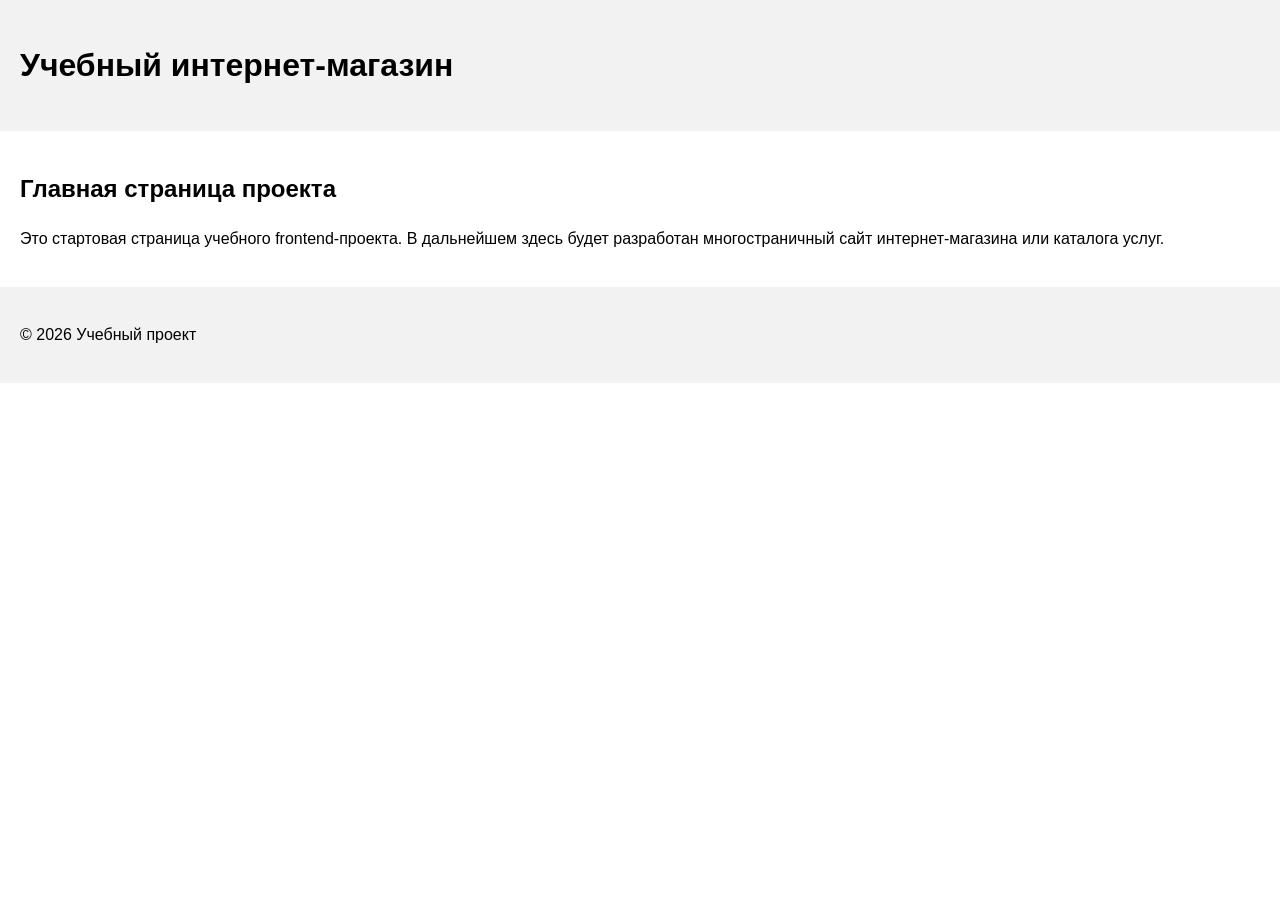
==== index.html @ be74d5cd "feat: initialize frontend project structure" ====
<!DOCTYPE html>
<html lang="ru">
<head>
  <meta charset="UTF-8">
  <meta name="viewport" content="width=device-width, initial-scale=1.0">
  <title>Каталог товаров</title>
  <link rel="stylesheet" href="css/style.css">
</head>
<body>
  <header>
    <h1>Учебный интернет-магазин</h1>
  </header>

  <main>
    <section>
      <h2>Главная страница проекта</h2>
      <p>
        Это стартовая страница учебного frontend-проекта.
        В дальнейшем здесь будет разработан многостраничный сайт
        интернет-магазина или каталога услуг.
      </p>
    </section>
  </main>

  <footer>
    <p>&copy; 2026 Учебный проект</p>
  </footer>
</body>
</html>
---- css/style.css ----
body {
  margin: 0;
  font-family: Arial, sans-serif;
  line-height: 1.5;
}

header,
main,
footer {
  padding: 20px;
}

header {
  background-color: #f2f2f2;
}

footer {
  background-color: #f2f2f2;
}
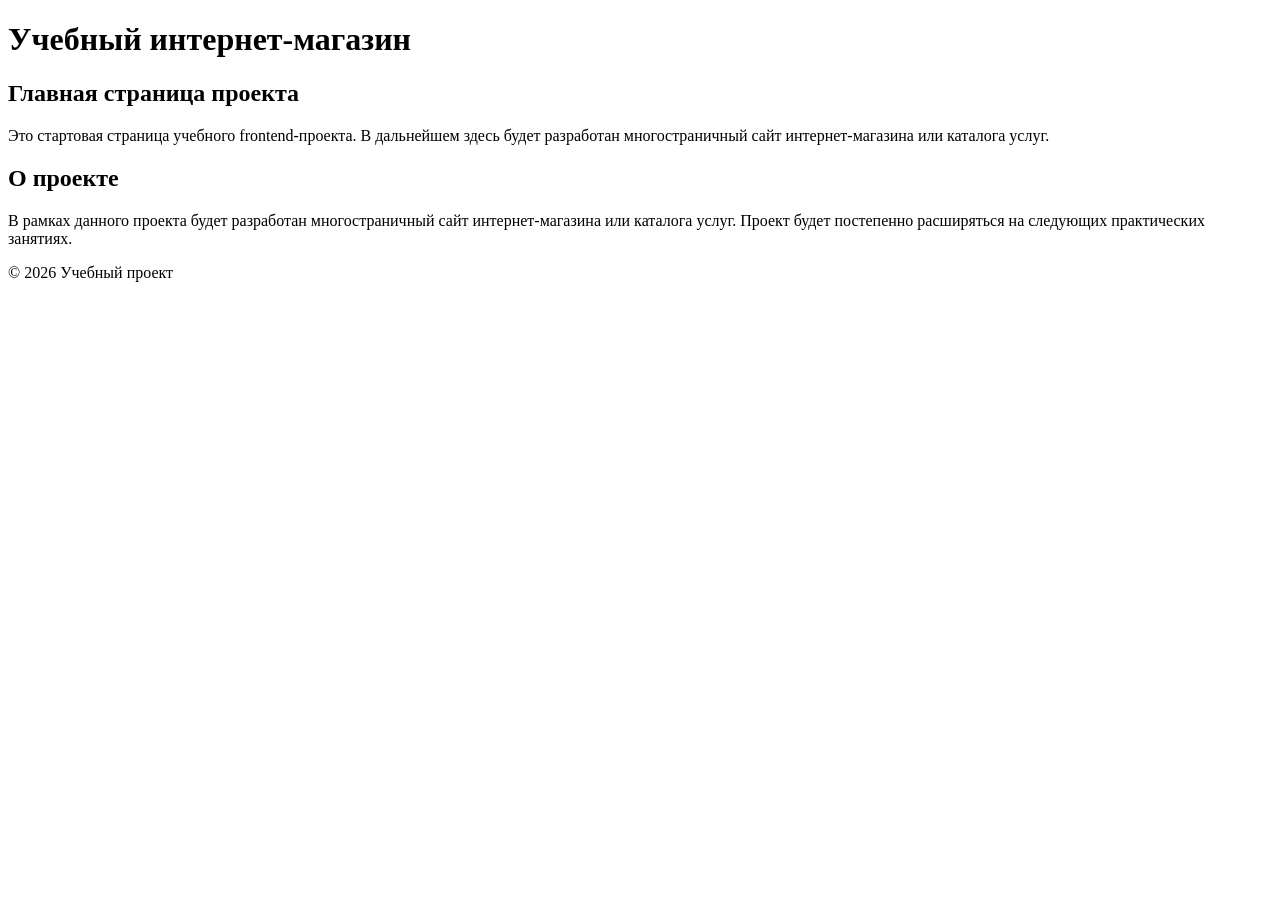
==== commit 5918f377: "feat: add project description section" ====
--- a/index.html
+++ b/index.html
@@ -20,6 +20,15 @@
         интернет-магазина или каталога услуг.
       </p>
     </section>
+    <section>
+  <h2>О проекте</h2>
+  <p>
+    В рамках данного проекта будет разработан многостраничный сайт
+    интернет-магазина или каталога услуг. Проект будет постепенно
+    расширяться на следующих практических занятиях.
+  </p>
+</section>
+
   </main>
 
   <footer>
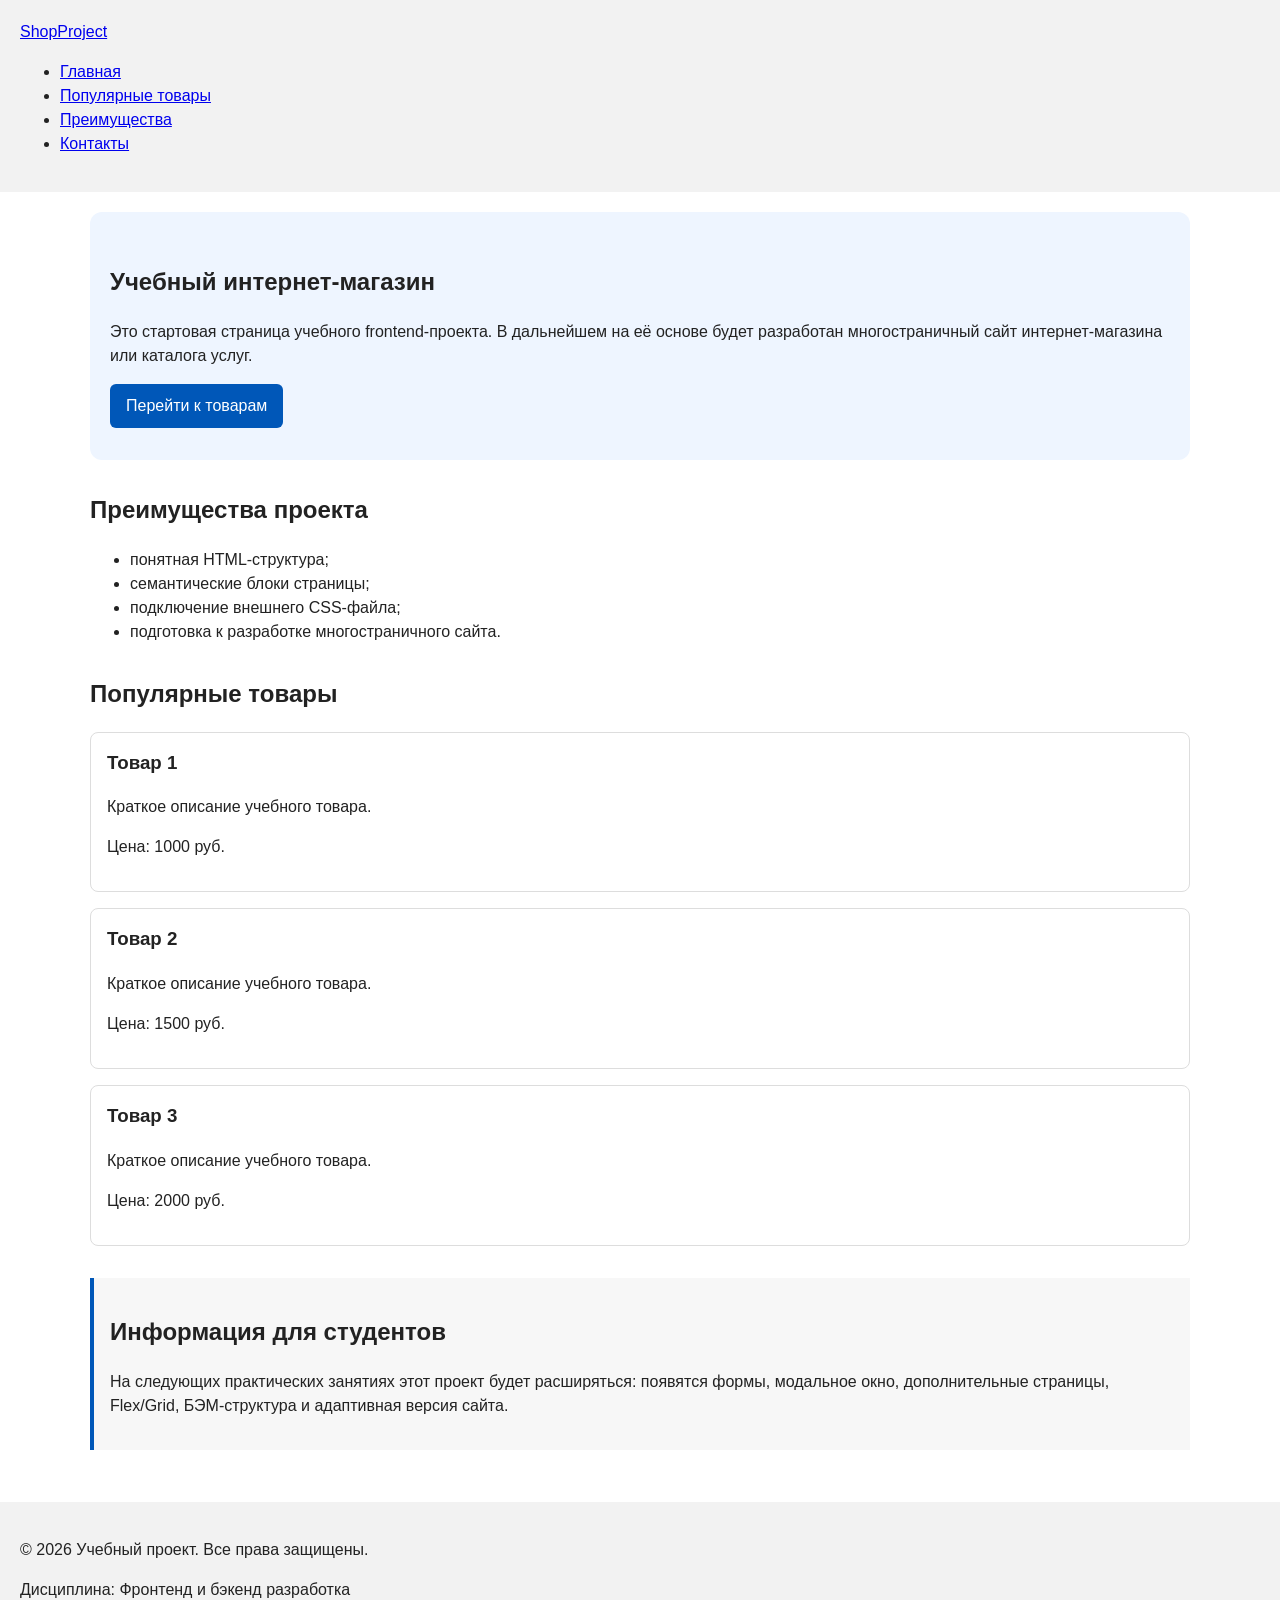
==== commit 2b972c45: "feat: add semantic HTML structure and base CSS styles" ====
--- a/index.html
+++ b/index.html
@@ -3,36 +3,82 @@
 <head>
   <meta charset="UTF-8">
   <meta name="viewport" content="width=device-width, initial-scale=1.0">
-  <title>Каталог товаров</title>
+  <title>Учебный интернет-магазин</title>
   <link rel="stylesheet" href="css/style.css">
 </head>
 <body>
   <header>
-    <h1>Учебный интернет-магазин</h1>
+    <div class="site-header">
+      <a class="site-logo" href="index.html">ShopProject</a>
+
+      <nav class="site-nav" aria-label="Основная навигация">
+        <ul class="site-nav__list">
+          <li><a href="index.html">Главная</a></li>
+          <li><a href="#popular">Популярные товары</a></li>
+          <li><a href="#advantages">Преимущества</a></li>
+          <li><a href="#contacts">Контакты</a></li>
+        </ul>
+      </nav>
+    </div>
   </header>
 
   <main>
-    <section>
-      <h2>Главная страница проекта</h2>
+    <section class="hero">
+      <h1>Учебный интернет-магазин</h1>
       <p>
         Это стартовая страница учебного frontend-проекта.
-        В дальнейшем здесь будет разработан многостраничный сайт
+        В дальнейшем на её основе будет разработан многостраничный сайт
         интернет-магазина или каталога услуг.
       </p>
+      <a class="button" href="#popular">Перейти к товарам</a>
     </section>
-    <section>
-  <h2>О проекте</h2>
-  <p>
-    В рамках данного проекта будет разработан многостраничный сайт
-    интернет-магазина или каталога услуг. Проект будет постепенно
-    расширяться на следующих практических занятиях.
-  </p>
-</section>
 
+    <section class="section" id="advantages">
+      <h2>Преимущества проекта</h2>
+
+      <ul class="advantages-list">
+        <li>понятная HTML-структура;</li>
+        <li>семантические блоки страницы;</li>
+        <li>подключение внешнего CSS-файла;</li>
+        <li>подготовка к разработке многостраничного сайта.</li>
+      </ul>
+    </section>
+
+    <section class="section" id="popular">
+      <h2>Популярные товары</h2>
+
+      <article class="product-card">
+        <h3>Товар 1</h3>
+        <p>Краткое описание учебного товара.</p>
+        <p>Цена: 1000 руб.</p>
+      </article>
+
+      <article class="product-card">
+        <h3>Товар 2</h3>
+        <p>Краткое описание учебного товара.</p>
+        <p>Цена: 1500 руб.</p>
+      </article>
+
+      <article class="product-card">
+        <h3>Товар 3</h3>
+        <p>Краткое описание учебного товара.</p>
+        <p>Цена: 2000 руб.</p>
+      </article>
+    </section>
+
+    <aside class="aside-info">
+      <h2>Информация для студентов</h2>
+      <p>
+        На следующих практических занятиях этот проект будет расширяться:
+        появятся формы, модальное окно, дополнительные страницы, Flex/Grid,
+        БЭМ-структура и адаптивная версия сайта.
+      </p>
+    </aside>
   </main>
 
-  <footer>
-    <p>&copy; 2026 Учебный проект</p>
+  <footer id="contacts">
+    <p>&copy; 2026 Учебный проект. Все права защищены.</p>
+    <p>Дисциплина: Фронтенд и бэкенд разработка</p>
   </footer>
 </body>
 </html>
--- a/css/style.css
+++ b/css/style.css
@@ -0,0 +1,148 @@
+/* 
+  Универсальное правило для всех элементов.
+  border-box делает расчёт размеров более понятным:
+  width включает content, padding и border.
+*/
+* {
+  box-sizing: border-box;
+}
+
+/*
+  Убираем стандартный внешний отступ браузера у body.
+  Без этого вокруг страницы может появиться белая рамка.
+*/
+body {
+  margin: 0;
+  font-family: Arial, sans-serif;
+  line-height: 1.5;
+  color: #222222;
+  background-color: #ffffff;
+}
+
+/*
+  Задаём внутренние отступы для основных областей страницы.
+  Это делает содержимое визуально отделённым от краёв окна браузера.
+*/
+header,
+main,
+footer {
+  padding: 20px;
+}
+
+/*
+  Оформляем шапку страницы.
+  Пока используется простой светло-серый фон.
+*/
+header {
+  background-color: #f2f2f2;
+}
+
+/*
+  Оформляем подвал страницы тем же фоном,
+  чтобы визуально отделить его от основного содержимого.
+*/
+footer {
+  background-color: #f2f2f2;
+}
+
+/*
+  Задаём внутренние отступы для основных областей страницы.
+  Это делает содержимое визуально отделённым от краёв окна браузера.
+*/
+header,
+main,
+footer {
+  padding: 20px;
+}
+
+/*
+  Оформляем шапку страницы.
+  Пока используется простой светло-серый фон.
+*/
+header {
+  background-color: #f2f2f2;
+}
+
+/*
+  Оформляем подвал страницы тем же фоном,
+  чтобы визуально отделить его от основного содержимого.
+*/
+footer {
+  background-color: #f2f2f2;
+}
+
+/*
+  Hero-блок — первый крупный блок страницы.
+  Он визуально отделяется от остальных разделов фоном и отступами.
+*/
+.hero {
+  max-width: 1100px;
+  margin: 0 auto 32px;
+  padding: 32px 20px;
+  background-color: #eef5ff;
+  border-radius: 12px;
+}
+
+/*
+  Общий класс для разделов страницы.
+*/
+.section {
+  max-width: 1100px;
+  margin: 0 auto 32px;
+}
+
+/*
+  Убираем лишний верхний отступ у заголовков разделов.
+*/
+.section h2 {
+  margin-top: 0;
+}
+
+/*
+  Карточка товара — самостоятельный блок.
+  На следующих занятиях карточки будут доработаны и выстроены в сетку.
+*/
+.product-card {
+  margin-bottom: 16px;
+  padding: 16px;
+  border: 1px solid #dddddd;
+  border-radius: 8px;
+  background-color: #ffffff;
+}
+
+/*
+  Убираем лишний верхний отступ у заголовка карточки.
+*/
+.product-card h3 {
+  margin-top: 0;
+}
+
+/*
+  Пока это обычная ссылка, но визуально она оформляется как кнопка.
+*/
+.button {
+  display: inline-block;
+  padding: 10px 16px;
+  color: #ffffff;
+  background-color: #0057b8;
+  text-decoration: none;
+  border-radius: 6px;
+}
+
+/*
+  Простое состояние наведения для кнопки.
+*/
+.button:hover {
+  background-color: #003f86;
+}
+
+/*
+  Дополнительный информационный блок.
+*/
+.aside-info {
+  max-width: 1100px;
+  margin: 0 auto 32px;
+  padding: 16px;
+  border-left: 4px solid #0057b8;
+  background-color: #f7f7f7;
+}
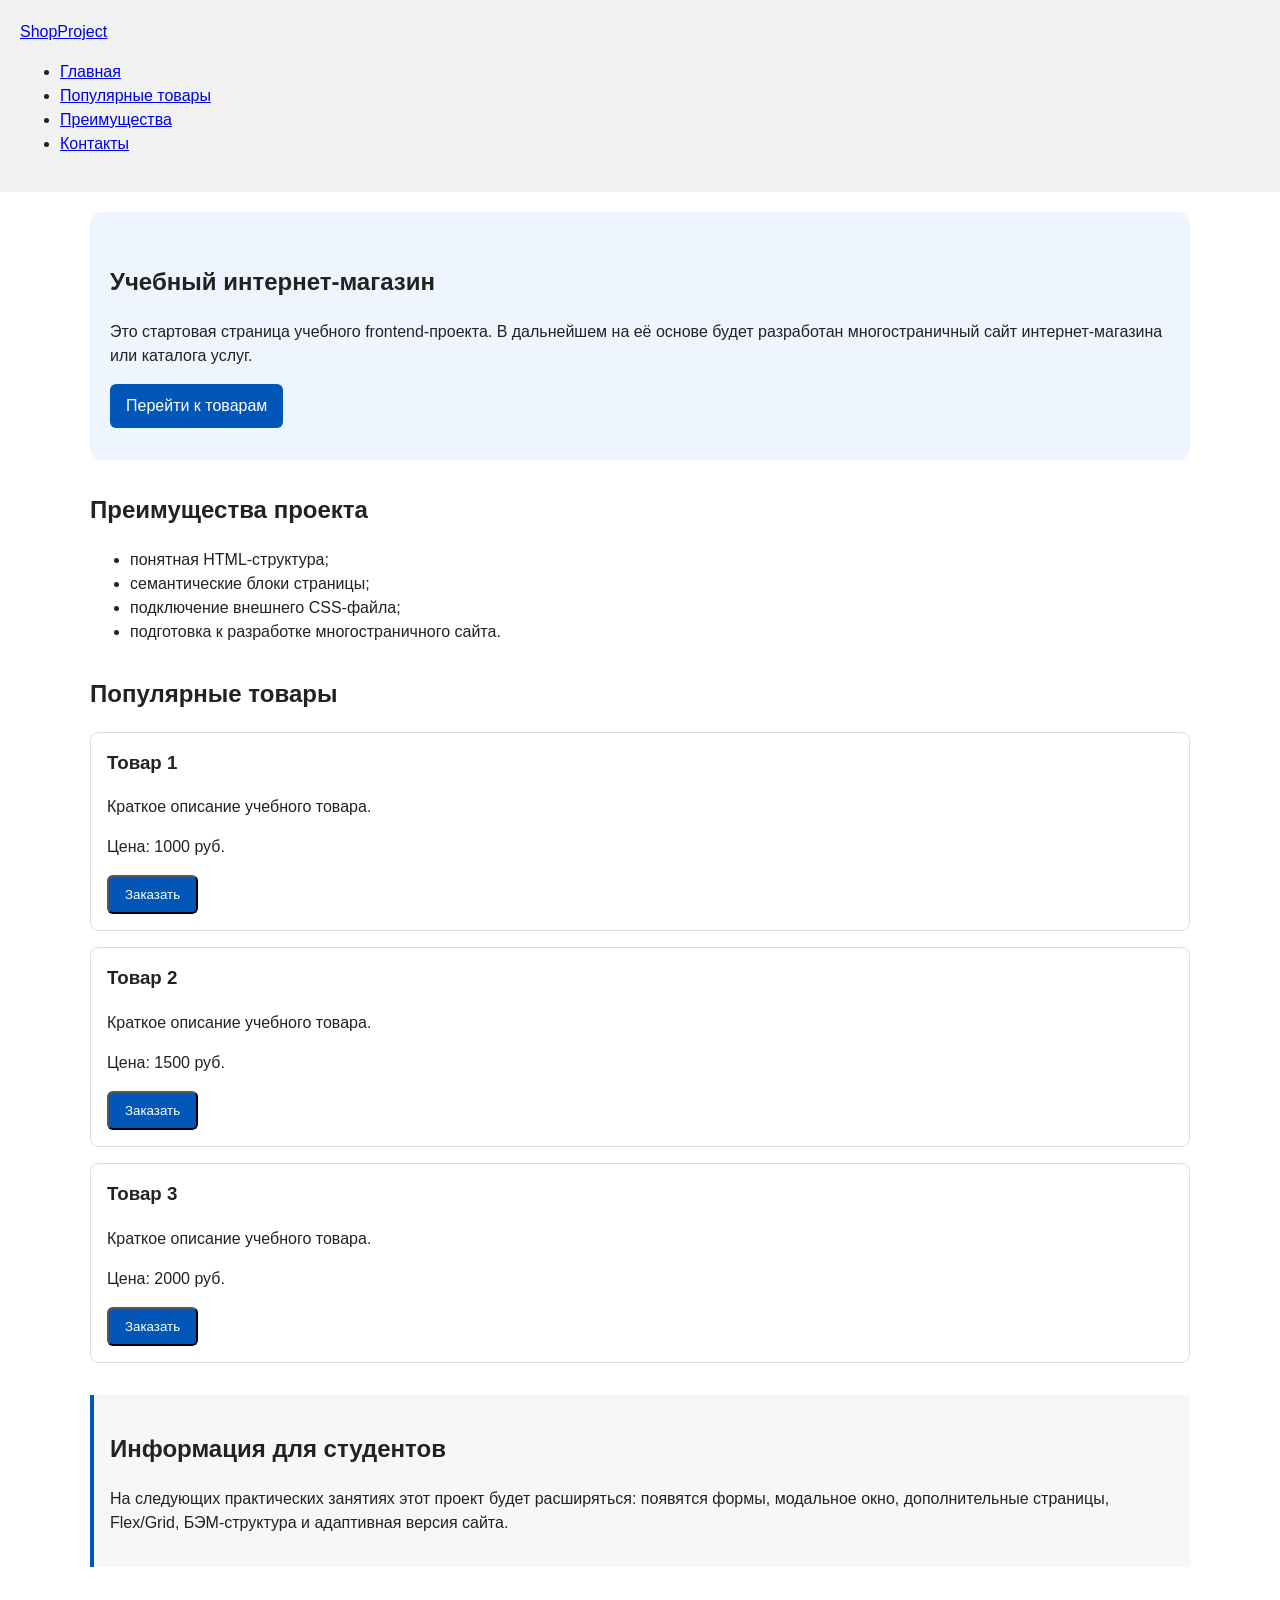
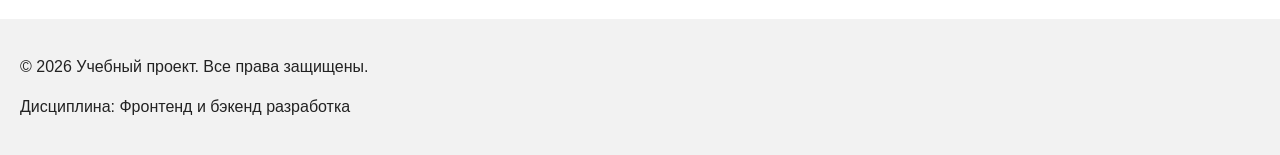
==== commit 1a0b441f: "feat: add order form modal and validation" ====
--- a/index.html
+++ b/index.html
@@ -5,6 +5,7 @@
   <meta name="viewport" content="width=device-width, initial-scale=1.0">
   <title>Учебный интернет-магазин</title>
   <link rel="stylesheet" href="css/style.css">
+  <script src="js/main.js" defer></script>
 </head>
 <body>
   <header>
@@ -51,18 +52,27 @@
         <h3>Товар 1</h3>
         <p>Краткое описание учебного товара.</p>
         <p>Цена: 1000 руб.</p>
+        <button class="button product-card__button" type="button" data-product="Товар 1">
+          Заказать
+        </button>
       </article>
 
       <article class="product-card">
         <h3>Товар 2</h3>
         <p>Краткое описание учебного товара.</p>
         <p>Цена: 1500 руб.</p>
+        <button class="button product-card__button" type="button" data-product="Товар 2">
+          Заказать
+        </button>
       </article>
 
       <article class="product-card">
         <h3>Товар 3</h3>
         <p>Краткое описание учебного товара.</p>
         <p>Цена: 2000 руб.</p>
+        <button class="button product-card__button" type="button" data-product="Товар 3">
+          Заказать
+        </button>
       </article>
     </section>
 
@@ -81,4 +91,101 @@
     <p>Дисциплина: Фронтенд и бэкенд разработка</p>
   </footer>
 </body>
+<dialog class="order-dialog" id="order-dialog" aria-labelledby="order-dialog-title">
+  <h2 id="order-dialog-title">Оформление заявки</h2>
+
+  <form class="order-form" id="order-form" action="#" method="post" novalidate>
+    <input id="selected-product" name="selected-product" type="hidden">
+
+    <div class="form-field">
+      <label for="order-name">Имя</label>
+      <input
+        id="order-name"
+        name="name"
+        type="text"
+        placeholder="Введите ваше имя"
+        minlength="2"
+        autocomplete="given-name"
+        required
+      >
+    </div>
+
+    <div class="form-field">
+      <label for="order-email">E-mail</label>
+      <input
+        id="order-email"
+        name="email"
+        type="email"
+        placeholder="example@mail.ru"
+        autocomplete="email"
+        required
+      >
+    </div>
+
+    <div class="form-field">
+      <label for="order-phone">Телефон</label>
+      <input
+        id="order-phone"
+        name="phone"
+        type="tel"
+        inputmode="tel"
+        placeholder="+7 (900) 000-00-00"
+        pattern="^\+7 \(\d{3}\) \d{3}-\d{2}-\d{2}$"
+        required
+      >
+      <small>Формат: +7 (900) 000-00-00</small>
+    </div>
+
+    <div class="form-field">
+      <label for="order-date">Дата связи</label>
+      <input
+        id="order-date"
+        name="date"
+        type="date"
+      >
+    </div>
+
+    <div class="form-field">
+      <label for="order-topic">Тема заявки</label>
+      <select id="order-topic" name="topic" required>
+        <option value="">Выберите тему</option>
+        <option value="product">Заказ товара</option>
+        <option value="consultation">Консультация</option>
+        <option value="delivery">Доставка</option>
+      </select>
+    </div>
+
+    <div class="form-field">
+      <label for="order-comment">Комментарий</label>
+      <textarea
+        id="order-comment"
+        name="comment"
+        rows="4"
+        placeholder="Укажите дополнительную информацию"
+      ></textarea>
+    </div>
+
+    <div class="form-field form-field--checkbox">
+      <label>
+        <input
+          id="order-agreement"
+          name="agreement"
+          type="checkbox"
+          required
+        >
+        Я согласен на обработку данных
+      </label>
+    </div>
+
+    <div class="form-actions">
+      <button type="button" id="close-order-dialog">Закрыть</button>
+      <button type="submit">Отправить заявку</button>
+    </div>
+  </form>
+</dialog>
+
+<p class="success-message" id="success-message" hidden>
+  Форма успешно отправлена!
+</p>
+
 </html>
--- a/css/style.css
+++ b/css/style.css
@@ -146,3 +146,105 @@
   border-left: 4px solid #0057b8;
   background-color: #f7f7f7;
 }
+
+/*
+  Модальное окно.
+  Элемент dialog сам умеет открываться поверх страницы.
+*/
+.order-dialog {
+  width: min(100% - 32px, 560px);
+  padding: 24px;
+  border: none;
+  border-radius: 12px;
+}
+
+/*
+  Затемнение фона за модальным окном.
+*/
+.order-dialog::backdrop {
+  background-color: rgba(0, 0, 0, 0.5);
+}
+
+/*
+  Поле формы.
+  Каждый блок получает нижний отступ.
+*/
+.form-field {
+  margin-bottom: 16px;
+}
+
+/*
+  Подпись поля.
+*/
+.form-field label {
+  display: block;
+  margin-bottom: 6px;
+}
+
+/*
+  Основные поля формы.
+*/
+.form-field input,
+.form-field select,
+.form-field textarea {
+  width: 100%;
+  padding: 10px 12px;
+  border: 1px solid #cccccc;
+  border-radius: 6px;
+  font: inherit;
+}
+
+/*
+  Checkbox не должен занимать всю ширину.
+*/
+.form-field input[type="checkbox"] {
+  width: auto;
+}
+
+/*
+  Подсказка под полем телефона.
+*/
+.form-field small {
+  display: block;
+  margin-top: 4px;
+  color: #666666;
+}
+
+/*
+  Видимый фокус для клавиатурной навигации.
+*/
+.form-field input:focus-visible,
+.form-field select:focus-visible,
+.form-field textarea:focus-visible,
+.form-actions button:focus-visible {
+  outline: 2px solid #0057b8;
+  outline-offset: 2px;
+}
+
+/*
+  Подсветка ошибочных полей.
+  Атрибут aria-invalid будет добавляться через JavaScript.
+*/
+[aria-invalid="true"] {
+  border-color: #b00020;
+}
+
+/*
+  Кнопки формы.
+*/
+.form-actions {
+  display: flex;
+  gap: 12px;
+  margin-top: 20px;
+}
+
+/*
+  Сообщение об успешной отправке.
+*/
+.success-message {
+  max-width: 1100px;
+  margin: 24px auto;
+  padding: 16px;
+  border-left: 4px solid #168a2f;
+  background-color: #eefaf0;
+}
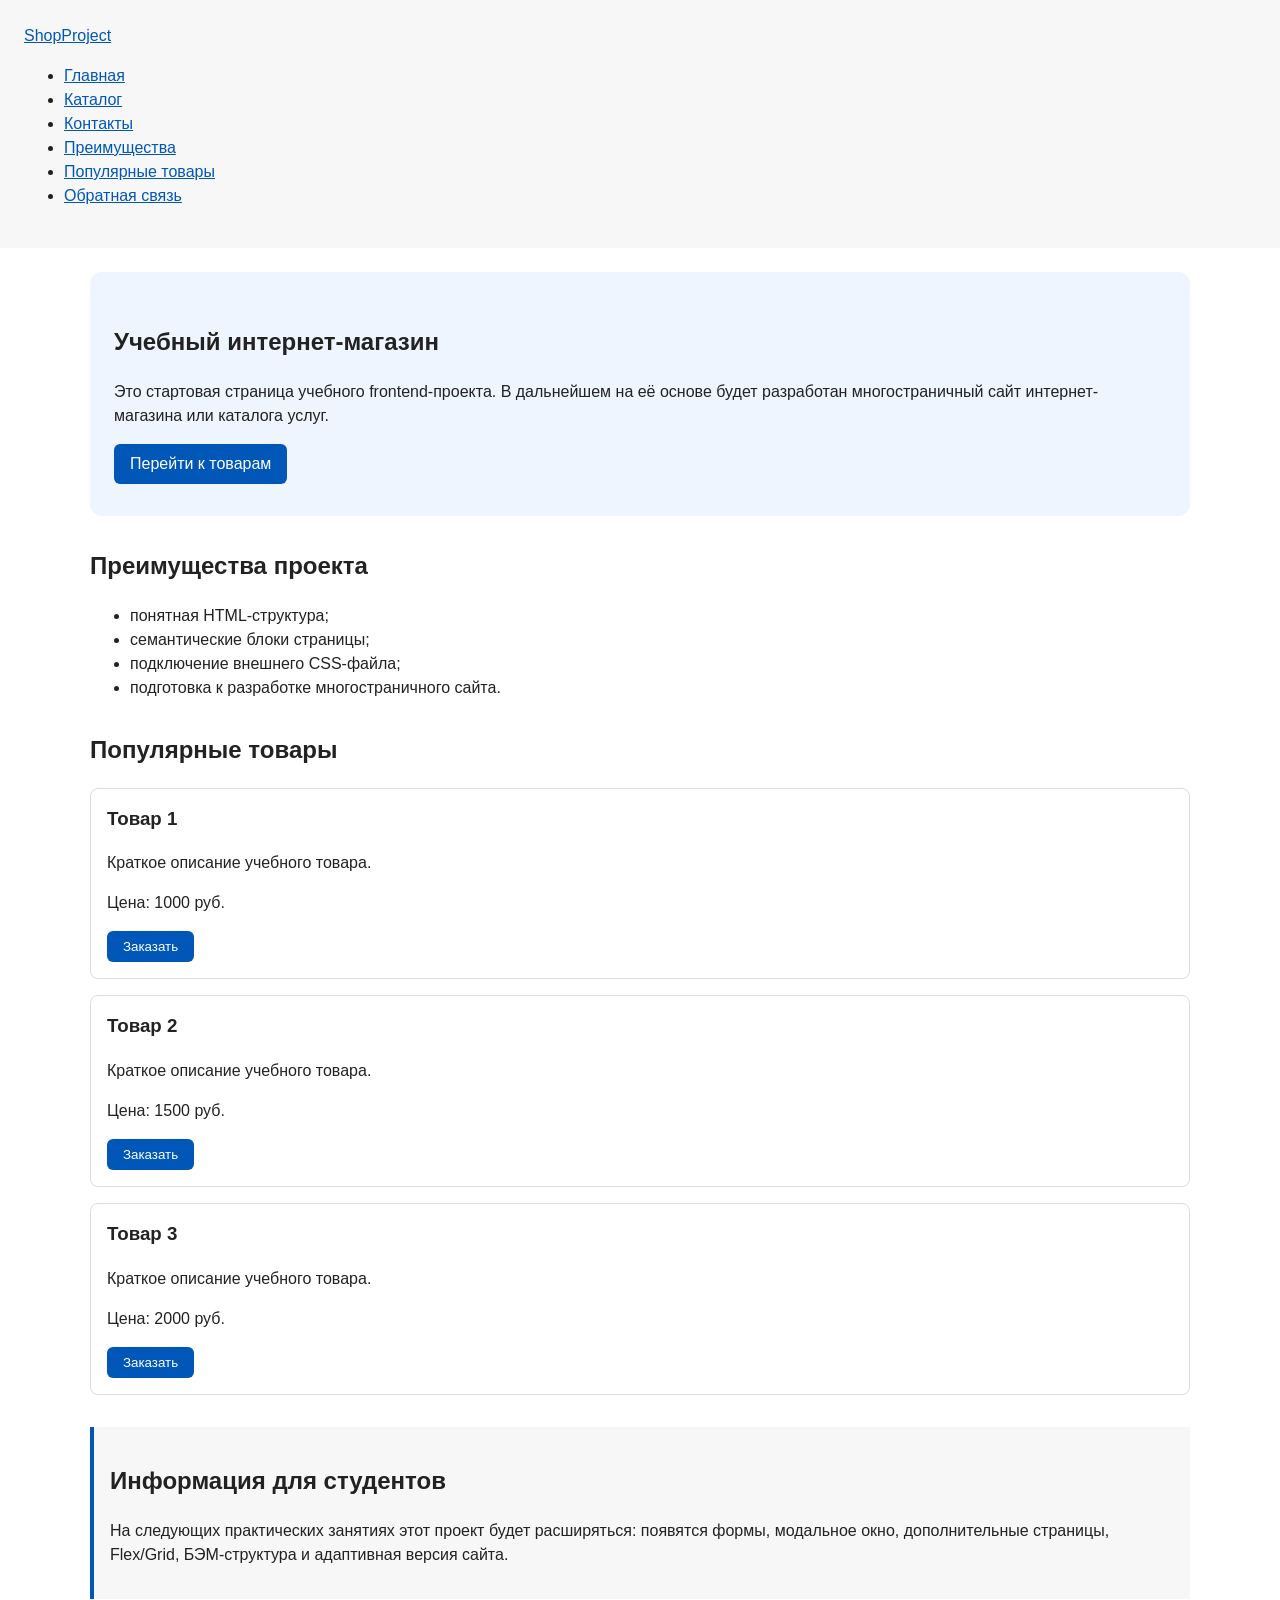
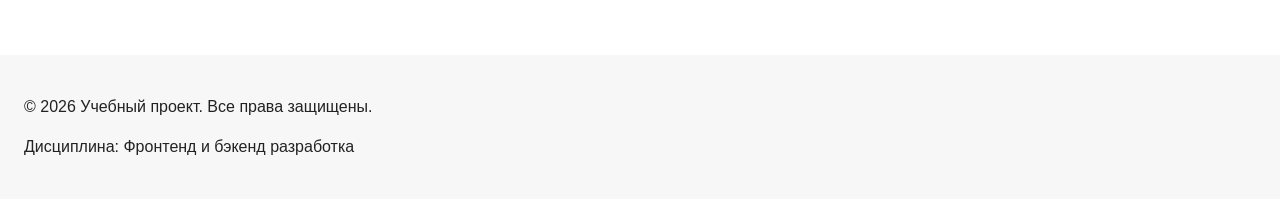
==== commit 8805dafb: "feat: add multi-page structure navigation and anchors" ====
--- a/index.html
+++ b/index.html
@@ -3,6 +3,10 @@
 <head>
   <meta charset="UTF-8">
   <meta name="viewport" content="width=device-width, initial-scale=1.0">
+  <meta property="og:type" content="website">
+  <meta property="og:title" content="Учебный интернет-магазин">
+  <meta property="og:description" content="Учебный frontend-проект интернет-магазина.">
+  <meta property="og:image" content="https://username.github.io/kr1-html-css-shop/images/preview.jpg">
   <title>Учебный интернет-магазин</title>
   <link rel="stylesheet" href="css/style.css">
   <script src="js/main.js" defer></script>
@@ -15,11 +19,14 @@
       <nav class="site-nav" aria-label="Основная навигация">
         <ul class="site-nav__list">
           <li><a href="index.html">Главная</a></li>
-          <li><a href="#popular">Популярные товары</a></li>
-          <li><a href="#advantages">Преимущества</a></li>
-          <li><a href="#contacts">Контакты</a></li>
+          <li><a href="catalog.html">Каталог</a></li>
+          <li><a href="contacts.html">Контакты</a></li>
+          <li><a href="index.html#advantages">Преимущества</a></li>
+          <li><a href="index.html#popular">Популярные товары</a></li>
+          <li><a href="index.html#contacts">Обратная связь</a></li>
         </ul>
       </nav>
+
     </div>
   </header>
 
--- a/css/style.css
+++ b/css/style.css
@@ -1,150 +1,249 @@
-/* 
-  Универсальное правило для всех элементов.
-  border-box делает расчёт размеров более понятным:
-  width включает content, padding и border.
-*/
+/* ===============================
+   1. Переменные проекта
+   =============================== */
+
+:root {
+  /* Основные цвета проекта */
+  --color-bg: #ffffff;
+  --color-text: #222222;
+  --color-muted: #666666;
+  --color-primary: #0057b8;
+  --color-primary-dark: #003f86;
+  --color-border: #dddddd;
+  --color-surface: #f7f7f7;
+  --color-surface-accent: #eef5ff;
+  --color-danger: #b00020;
+  --color-success: #168a2f;
+  --color-success-bg: #eefaf0;
+  --color-white: #ffffff;
+
+  /* Отступы */
+  --space-xs: 4px;
+  --space-sm: 8px;
+  --space-md: 16px;
+  --space-lg: 24px;
+  --space-xl: 32px;
+
+  /* Скругления */
+  --radius-sm: 6px;
+  --radius-md: 8px;
+  --radius-lg: 12px;
+
+  /* Размеры */
+  --container-width: 1100px;
+}
+
+:target {
+  outline: 2px dashed var(--color-primary);
+  outline-offset: 4px;
+}
+
+/* ===============================
+   2. Базовые стили
+   =============================== */
+
 * {
   box-sizing: border-box;
 }
 
-/*
-  Убираем стандартный внешний отступ браузера у body.
-  Без этого вокруг страницы может появиться белая рамка.
-*/
 body {
   margin: 0;
   font-family: Arial, sans-serif;
   line-height: 1.5;
-  color: #222222;
-  background-color: #ffffff;
-}
-
-/*
-  Задаём внутренние отступы для основных областей страницы.
-  Это делает содержимое визуально отделённым от краёв окна браузера.
-*/
+  color: var(--color-text);
+  background-color: var(--color-bg);
+}
+
 header,
 main,
 footer {
-  padding: 20px;
-}
-
-/*
-  Оформляем шапку страницы.
-  Пока используется простой светло-серый фон.
-*/
+  padding: var(--space-lg);
+}
+
 header {
-  background-color: #f2f2f2;
-}
-
-/*
-  Оформляем подвал страницы тем же фоном,
-  чтобы визуально отделить его от основного содержимого.
-*/
+  background-color: var(--color-surface);
+}
+
 footer {
-  background-color: #f2f2f2;
-}
-
-/*
-  Задаём внутренние отступы для основных областей страницы.
-  Это делает содержимое визуально отделённым от краёв окна браузера.
-*/
-header,
-main,
-footer {
-  padding: 20px;
-}
-
-/*
-  Оформляем шапку страницы.
-  Пока используется простой светло-серый фон.
-*/
-header {
-  background-color: #f2f2f2;
-}
-
-/*
-  Оформляем подвал страницы тем же фоном,
-  чтобы визуально отделить его от основного содержимого.
-*/
-footer {
-  background-color: #f2f2f2;
-}
-
-/*
-  Hero-блок — первый крупный блок страницы.
-  Он визуально отделяется от остальных разделов фоном и отступами.
-*/
+  background-color: var(--color-surface);
+}
+
+html {
+  scroll-behavior: smooth;
+}
+
+/* ===============================
+   3. Общие элементы интерфейса
+   =============================== */
+
+a {
+  color: var(--color-primary);
+}
+
+a:hover {
+  color: var(--color-primary-dark);
+}
+
+a:focus-visible {
+  outline: 2px solid var(--color-primary);
+  outline-offset: 3px;
+}
+
+.button {
+  display: inline-block;
+  padding: var(--space-sm) var(--space-md);
+  color: var(--color-white);
+  background-color: var(--color-primary);
+  text-decoration: none;
+  border: none;
+  border-radius: var(--radius-sm);
+  cursor: pointer;
+}
+
+.button:hover {
+  background-color: var(--color-primary-dark);
+}
+
+.button:focus-visible {
+  outline: 2px solid var(--color-primary);
+  outline-offset: 3px;
+}
+
+.button:disabled {
+  opacity: 0.6;
+  cursor: not-allowed;
+}
+
+.breadcrumbs {
+  max-width: var(--container-width);
+  margin: 0 auto var(--space-md);
+  font-size: 14px;
+  color: var(--color-muted);
+}
+
+.breadcrumbs a {
+  color: var(--color-primary);
+}
+
+.breadcrumbs span::before {
+  content: " / ";
+  color: var(--color-muted);
+}
+
+
+/* ===============================
+   4. Компоненты страницы
+   =============================== */
+
 .hero {
-  max-width: 1100px;
-  margin: 0 auto 32px;
-  padding: 32px 20px;
-  background-color: #eef5ff;
-  border-radius: 12px;
-}
-
-/*
-  Общий класс для разделов страницы.
-*/
+  max-width: var(--container-width);
+  margin: 0 auto var(--space-xl);
+  padding: var(--space-xl) var(--space-lg);
+  background-color: var(--color-surface-accent);
+  border-radius: var(--radius-lg);
+}
+
 .section {
-  max-width: 1100px;
-  margin: 0 auto 32px;
-}
-
-/*
-  Убираем лишний верхний отступ у заголовков разделов.
-*/
+  max-width: var(--container-width);
+  margin: 0 auto var(--space-xl);
+}
+
 .section h2 {
   margin-top: 0;
 }
 
-/*
-  Карточка товара — самостоятельный блок.
-  На следующих занятиях карточки будут доработаны и выстроены в сетку.
-*/
 .product-card {
-  margin-bottom: 16px;
-  padding: 16px;
-  border: 1px solid #dddddd;
-  border-radius: 8px;
-  background-color: #ffffff;
-}
-
-/*
-  Убираем лишний верхний отступ у заголовка карточки.
-*/
+  margin-bottom: var(--space-md);
+  padding: var(--space-md);
+  border: 1px solid var(--color-border);
+  border-radius: var(--radius-md);
+  background-color: var(--color-bg);
+}
+
+.product-card:hover {
+  border-color: var(--color-primary);
+}
+
 .product-card h3 {
   margin-top: 0;
 }
 
-/*
-  Пока это обычная ссылка, но визуально она оформляется как кнопка.
-*/
-.button {
-  display: inline-block;
-  padding: 10px 16px;
-  color: #ffffff;
-  background-color: #0057b8;
-  text-decoration: none;
-  border-radius: 6px;
-}
-
-/*
-  Простое состояние наведения для кнопки.
-*/
-.button:hover {
-  background-color: #003f86;
-}
-
-/*
-  Дополнительный информационный блок.
-*/
 .aside-info {
-  max-width: 1100px;
-  margin: 0 auto 32px;
-  padding: 16px;
-  border-left: 4px solid #0057b8;
-  background-color: #f7f7f7;
+  max-width: var(--container-width);
+  margin: 0 auto var(--space-xl);
+  padding: var(--space-md);
+  border-left: 4px solid var(--color-primary);
+  background-color: var(--color-surface);
+}
+
+/* ===============================
+   5. Форма и модальное окно
+   =============================== */
+
+.order-dialog {
+  width: min(100% - 32px, 560px);
+  padding: var(--space-lg);
+  border: none;
+  border-radius: var(--radius-lg);
+}
+
+.order-dialog::backdrop {
+  background-color: rgba(0, 0, 0, 0.5);
+}
+
+.form-field {
+  margin-bottom: var(--space-md);
+}
+
+.form-field label {
+  display: block;
+  margin-bottom: var(--space-xs);
+}
+
+.form-field input,
+.form-field select,
+.form-field textarea {
+  width: 100%;
+  padding: 10px 12px;
+  border: 1px solid var(--color-border);
+  border-radius: var(--radius-sm);
+  font: inherit;
+}
+
+.form-field input[type="checkbox"] {
+  width: auto;
+}
+
+.form-field small {
+  display: block;
+  margin-top: var(--space-xs);
+  color: var(--color-muted);
+}
+
+.form-field input:hover,
+.form-field select:hover,
+.form-field textarea:hover {
+  border-color: var(--color-primary);
+}
+
+.form-field input:focus-visible,
+.form-field select:focus-visible,
+.form-field textarea:focus-visible,
+.form-actions button:focus-visible {
+  outline: 2px solid var(--color-primary);
+  outline-offset: 3px;
+}
+
+[aria-invalid="true"] {
+  border-color: var(--color-danger);
+}
+
+.success-message {
+  max-width: var(--container-width);
+  margin: var(--space-lg) auto;
+  padding: var(--space-md);
+  border-left: 4px solid var(--color-success);
+  background-color: var(--color-success-bg);
 }
 
 /*
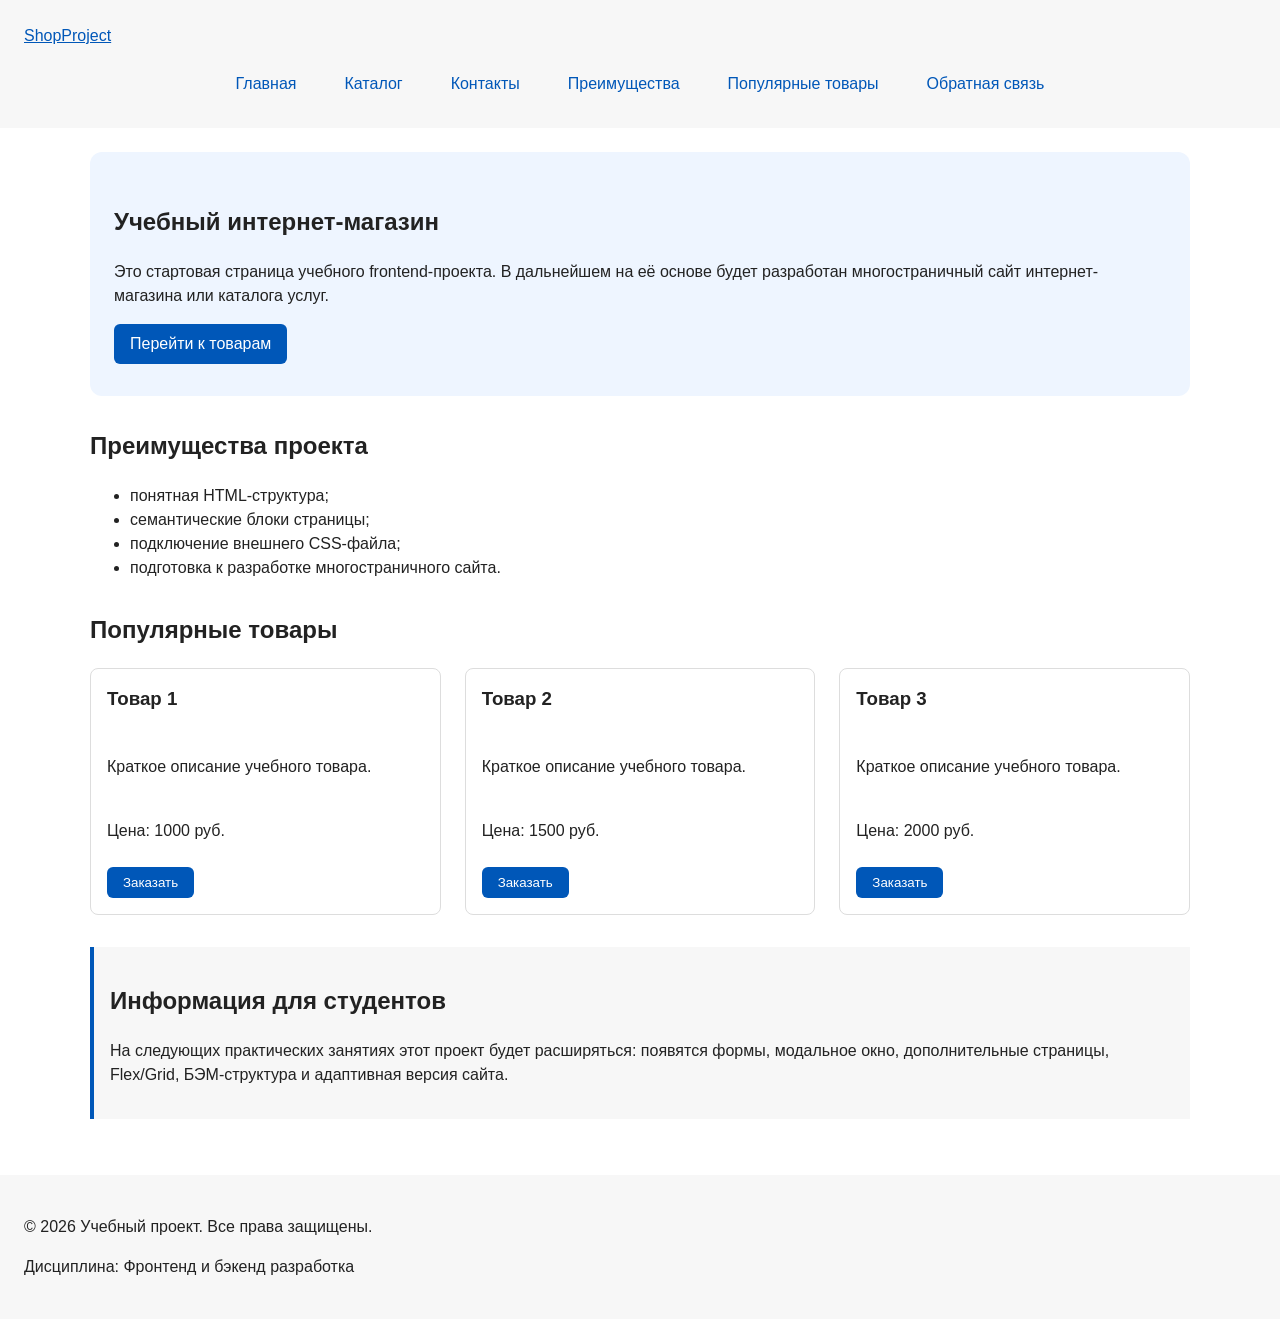
==== commit 808b8dfa: "feat: add flex navigation and grid catalog layout" ====
--- a/index.html
+++ b/index.html
@@ -55,33 +55,36 @@
     <section class="section" id="popular">
       <h2>Популярные товары</h2>
 
-      <article class="product-card">
-        <h3>Товар 1</h3>
-        <p>Краткое описание учебного товара.</p>
-        <p>Цена: 1000 руб.</p>
-        <button class="button product-card__button" type="button" data-product="Товар 1">
-          Заказать
-        </button>
-      </article>
-
-      <article class="product-card">
-        <h3>Товар 2</h3>
-        <p>Краткое описание учебного товара.</p>
-        <p>Цена: 1500 руб.</p>
-        <button class="button product-card__button" type="button" data-product="Товар 2">
-          Заказать
-        </button>
-      </article>
-
-      <article class="product-card">
-        <h3>Товар 3</h3>
-        <p>Краткое описание учебного товара.</p>
-        <p>Цена: 2000 руб.</p>
-        <button class="button product-card__button" type="button" data-product="Товар 3">
-          Заказать
-        </button>
-      </article>
+      <div class="products-grid">
+        <article class="product-card">
+          <h3>Товар 1</h3>
+          <p>Краткое описание учебного товара.</p>
+          <p>Цена: 1000 руб.</p>
+          <button class="button product-card__button" type="button" data-product="Товар 1">
+            Заказать
+          </button>
+        </article>
+
+        <article class="product-card">
+          <h3>Товар 2</h3>
+          <p>Краткое описание учебного товара.</p>
+          <p>Цена: 1500 руб.</p>
+          <button class="button product-card__button" type="button" data-product="Товар 2">
+            Заказать
+          </button>
+        </article>
+
+        <article class="product-card">
+          <h3>Товар 3</h3>
+          <p>Краткое описание учебного товара.</p>
+          <p>Цена: 2000 руб.</p>
+          <button class="button product-card__button" type="button" data-product="Товар 3">
+            Заказать
+          </button>
+        </article>
+      </div>
     </section>
+
 
     <aside class="aside-info">
       <h2>Информация для студентов</h2>
--- a/css/style.css
+++ b/css/style.css
@@ -130,6 +130,29 @@
   color: var(--color-muted);
 }
 
+.site-nav__list {
+  display: flex;
+  flex-wrap: wrap;
+  justify-content: center;
+  align-items: center;
+  gap: var(--space-md);
+  padding: 0;
+  margin: var(--space-md) 0 0;
+  list-style: none;
+}
+
+.site-nav__list a {
+  display: inline-block;
+  padding: var(--space-sm) var(--space-md);
+  color: var(--color-primary);
+  text-decoration: none;
+  border-radius: var(--radius-sm);
+}
+
+.site-nav__list a:hover {
+  color: var(--color-white);
+  background-color: var(--color-primary);
+}
 
 /* ===============================
    4. Компоненты страницы
@@ -153,19 +176,33 @@
 }
 
 .product-card {
-  margin-bottom: var(--space-md);
+  display: flex;
+  flex-direction: column;
+  gap: var(--space-sm);
+  margin-bottom: 0;
   padding: var(--space-md);
   border: 1px solid var(--color-border);
   border-radius: var(--radius-md);
   background-color: var(--color-bg);
 }
 
+.product-card .button {
+  margin-top: auto;
+  align-self: flex-start;
+}
+
 .product-card:hover {
   border-color: var(--color-primary);
 }
 
 .product-card h3 {
   margin-top: 0;
+}
+
+.products-grid {
+  display: grid;
+  grid-template-columns: repeat(3, 1fr);
+  gap: var(--space-lg);
 }
 
 .aside-info {
@@ -174,6 +211,56 @@
   padding: var(--space-md);
   border-left: 4px solid var(--color-primary);
   background-color: var(--color-surface);
+}
+
+.catalog-layout {
+  max-width: var(--container-width);
+  margin: 0 auto var(--space-xl);
+  display: grid;
+  grid-template-columns: 260px 1fr;
+  grid-template-areas: "filters products";
+  gap: var(--space-lg);
+}
+
+.catalog-filters {
+  grid-area: filters;
+  padding: var(--space-md);
+  border: 1px solid var(--color-border);
+  border-radius: var(--radius-md);
+  background-color: var(--color-surface);
+}
+
+.catalog-products {
+  grid-area: products;
+}
+
+.filters-form {
+  display: grid;
+  gap: var(--space-md);
+}
+
+.filters-form fieldset {
+  margin: 0;
+  padding: var(--space-md);
+  border: 1px solid var(--color-border);
+  border-radius: var(--radius-sm);
+}
+
+.filters-form legend {
+  font-weight: 700;
+}
+
+.filters-form label {
+  display: block;
+  margin-bottom: var(--space-sm);
+}
+
+.filters-form input[type="number"] {
+  width: 100%;
+  padding: 8px 10px;
+  border: 1px solid var(--color-border);
+  border-radius: var(--radius-sm);
+  font: inherit;
 }
 
 /* ===============================
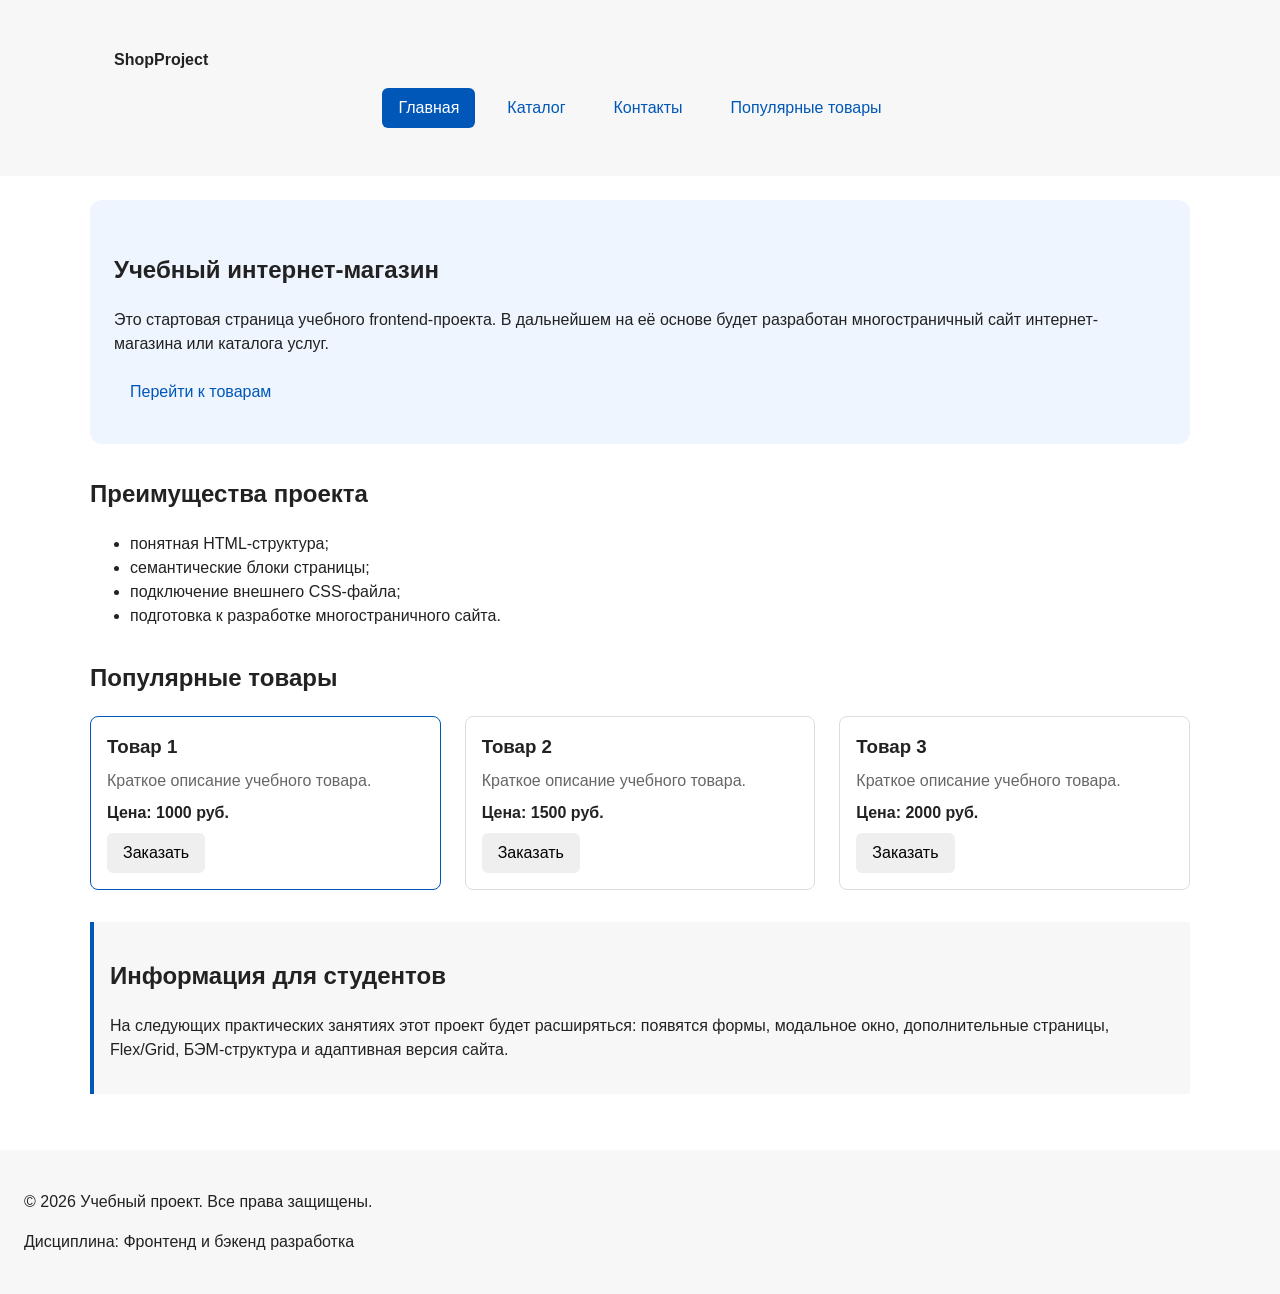
==== commit 8eb41741: "refactor: apply BEM naming to CSS classes" ====
--- a/index.html
+++ b/index.html
@@ -12,21 +12,30 @@
   <script src="js/main.js" defer></script>
 </head>
 <body>
-  <header>
-    <div class="site-header">
-      <a class="site-logo" href="index.html">ShopProject</a>
+  <header class="site-header">
+    <div class="site-header__inner">
+      <a class="site-header__logo" href="index.html">ShopProject</a>
 
       <nav class="site-nav" aria-label="Основная навигация">
         <ul class="site-nav__list">
-          <li><a href="index.html">Главная</a></li>
-          <li><a href="catalog.html">Каталог</a></li>
-          <li><a href="contacts.html">Контакты</a></li>
-          <li><a href="index.html#advantages">Преимущества</a></li>
-          <li><a href="index.html#popular">Популярные товары</a></li>
-          <li><a href="index.html#contacts">Обратная связь</a></li>
+          <li class="site-nav__item">
+            <a class="site-nav__link site-nav__link--active" href="index.html">
+              Главная
+            </a>
+          </li>
+          <li class="site-nav__item">
+            <a class="site-nav__link" href="catalog.html">Каталог</a>
+          </li>
+          <li class="site-nav__item">
+            <a class="site-nav__link" href="contacts.html">Контакты</a>
+          </li>
+          <li class="site-nav__item">
+            <a class="site-nav__link" href="index.html#popular">
+              Популярные товары
+            </a>
+          </li>
         </ul>
       </nav>
-
     </div>
   </header>
 
@@ -54,37 +63,48 @@
 
     <section class="section" id="popular">
       <h2>Популярные товары</h2>
+      <div class="products-grid">
+        <article class="product-card product-card--featured">
+          <h3 class="product-card__title">Товар 1</h3>
+          <p class="product-card__description">Краткое описание учебного товара.</p>
+          <p class="product-card__price">Цена: 1000 руб.</p>
+          <button
+            class="button product-card__button"
+            type="button"
+            data-product="Товар 1"
+          >
+            Заказать
+          </button>
+        </article>
 
-      <div class="products-grid">
+
         <article class="product-card">
-          <h3>Товар 1</h3>
-          <p>Краткое описание учебного товара.</p>
-          <p>Цена: 1000 руб.</p>
-          <button class="button product-card__button" type="button" data-product="Товар 1">
+          <h3 class="product-card__title">Товар 2</h3>
+          <p class="product-card__description">Краткое описание учебного товара.</p>
+          <p class="product-card__price">Цена: 1500 руб.</p>
+          <button
+            class="button product-card__button"
+            type="button"
+            data-product="Товар 2"
+          >
             Заказать
           </button>
         </article>
 
         <article class="product-card">
-          <h3>Товар 2</h3>
-          <p>Краткое описание учебного товара.</p>
-          <p>Цена: 1500 руб.</p>
-          <button class="button product-card__button" type="button" data-product="Товар 2">
-            Заказать
-          </button>
-        </article>
-
-        <article class="product-card">
-          <h3>Товар 3</h3>
-          <p>Краткое описание учебного товара.</p>
-          <p>Цена: 2000 руб.</p>
-          <button class="button product-card__button" type="button" data-product="Товар 3">
+          <h3 class="product-card__title">Товар 3</h3>
+          <p class="product-card__description">Краткое описание учебного товара.</p>
+          <p class="product-card__price">Цена: 2000 руб.</p>
+          <button
+            class="button product-card__button"
+            type="button"
+            data-product="Товар 3"
+          >
             Заказать
           </button>
         </article>
       </div>
     </section>
-
 
     <aside class="aside-info">
       <h2>Информация для студентов</h2>
@@ -101,95 +121,42 @@
     <p>Дисциплина: Фронтенд и бэкенд разработка</p>
   </footer>
 </body>
+
 <dialog class="order-dialog" id="order-dialog" aria-labelledby="order-dialog-title">
-  <h2 id="order-dialog-title">Оформление заявки</h2>
+  <h2 class="order-dialog__title" id="order-dialog-title">Оформление заявки</h2>
 
   <form class="order-form" id="order-form" action="#" method="post" novalidate>
-    <input id="selected-product" name="selected-product" type="hidden">
-
-    <div class="form-field">
-      <label for="order-name">Имя</label>
+    <input type="hidden" id="selected-product" name="product" value="">
+    <div class="order-form__field">
+      <label class="order-form__label" for="order-name">Имя</label>
       <input
+        class="order-form__input"
         id="order-name"
         name="name"
         type="text"
-        placeholder="Введите ваше имя"
-        minlength="2"
-        autocomplete="given-name"
         required
       >
     </div>
 
-    <div class="form-field">
-      <label for="order-email">E-mail</label>
+    <div class="order-form__field">
+      <label class="order-form__label" for="order-email">E-mail</label>
       <input
+        class="order-form__input"
         id="order-email"
         name="email"
         type="email"
-        placeholder="example@mail.ru"
-        autocomplete="email"
         required
       >
     </div>
 
-    <div class="form-field">
-      <label for="order-phone">Телефон</label>
-      <input
-        id="order-phone"
-        name="phone"
-        type="tel"
-        inputmode="tel"
-        placeholder="+7 (900) 000-00-00"
-        pattern="^\+7 \(\d{3}\) \d{3}-\d{2}-\d{2}$"
-        required
-      >
-      <small>Формат: +7 (900) 000-00-00</small>
-    </div>
+    <div class="order-form__actions">
+      <button class="button button--primary" type="submit">
+        Отправить заявку
+      </button>
 
-    <div class="form-field">
-      <label for="order-date">Дата связи</label>
-      <input
-        id="order-date"
-        name="date"
-        type="date"
-      >
-    </div>
-
-    <div class="form-field">
-      <label for="order-topic">Тема заявки</label>
-      <select id="order-topic" name="topic" required>
-        <option value="">Выберите тему</option>
-        <option value="product">Заказ товара</option>
-        <option value="consultation">Консультация</option>
-        <option value="delivery">Доставка</option>
-      </select>
-    </div>
-
-    <div class="form-field">
-      <label for="order-comment">Комментарий</label>
-      <textarea
-        id="order-comment"
-        name="comment"
-        rows="4"
-        placeholder="Укажите дополнительную информацию"
-      ></textarea>
-    </div>
-
-    <div class="form-field form-field--checkbox">
-      <label>
-        <input
-          id="order-agreement"
-          name="agreement"
-          type="checkbox"
-          required
-        >
-        Я согласен на обработку данных
-      </label>
-    </div>
-
-    <div class="form-actions">
-      <button type="button" id="close-order-dialog">Закрыть</button>
-      <button type="submit">Отправить заявку</button>
+      <button class="button button--secondary" type="button">
+        Закрыть
+      </button>
     </div>
   </form>
 </dialog>
--- a/css/style.css
+++ b/css/style.css
@@ -92,16 +92,31 @@
 .button {
   display: inline-block;
   padding: var(--space-sm) var(--space-md);
+  border: none;
+  border-radius: var(--radius-sm);
+  font: inherit;
+  text-decoration: none;
+  cursor: pointer;
+}
+
+.button--primary {
   color: var(--color-white);
   background-color: var(--color-primary);
-  text-decoration: none;
-  border: none;
-  border-radius: var(--radius-sm);
-  cursor: pointer;
-}
-
-.button:hover {
+}
+
+.button--primary:hover {
   background-color: var(--color-primary-dark);
+}
+
+.button--secondary {
+  color: var(--color-primary);
+  background-color: transparent;
+  border: 1px solid var(--color-primary);
+}
+
+.button--secondary:hover {
+  color: var(--color-white);
+  background-color: var(--color-primary);
 }
 
 .button:focus-visible {
@@ -109,7 +124,8 @@
   outline-offset: 3px;
 }
 
-.button:disabled {
+.button:disabled,
+.button--disabled {
   opacity: 0.6;
   cursor: not-allowed;
 }
@@ -121,13 +137,29 @@
   color: var(--color-muted);
 }
 
-.breadcrumbs a {
+.breadcrumbs__link {
   color: var(--color-primary);
 }
 
-.breadcrumbs span::before {
+.breadcrumbs__current::before {
   content: " / ";
   color: var(--color-muted);
+}
+
+.site-header {
+  background-color: var(--color-surface);
+}
+
+.site-header__inner {
+  max-width: var(--container-width);
+  margin: 0 auto;
+  padding: var(--space-lg);
+}
+
+.site-header__logo {
+  font-weight: 700;
+  color: var(--color-text);
+  text-decoration: none;
 }
 
 .site-nav__list {
@@ -141,7 +173,7 @@
   list-style: none;
 }
 
-.site-nav__list a {
+.site-nav__link {
   display: inline-block;
   padding: var(--space-sm) var(--space-md);
   color: var(--color-primary);
@@ -149,7 +181,17 @@
   border-radius: var(--radius-sm);
 }
 
-.site-nav__list a:hover {
+.site-nav__link:hover {
+  color: var(--color-white);
+  background-color: var(--color-primary);
+}
+
+.site-nav__link:focus-visible {
+  outline: 2px solid var(--color-primary);
+  outline-offset: 3px;
+}
+
+.site-nav__link--active {
   color: var(--color-white);
   background-color: var(--color-primary);
 }
@@ -179,24 +221,46 @@
   display: flex;
   flex-direction: column;
   gap: var(--space-sm);
-  margin-bottom: 0;
   padding: var(--space-md);
   border: 1px solid var(--color-border);
   border-radius: var(--radius-md);
   background-color: var(--color-bg);
 }
 
-.product-card .button {
+.product-card:hover {
+  border-color: var(--color-primary);
+}
+
+.product-card--featured {
+  border-color: var(--color-primary);
+}
+
+.product-card--discount {
+  border-color: var(--color-danger);
+}
+
+.product-card__title {
+  margin: 0;
+  color: var(--color-text);
+}
+
+.product-card__description {
+  margin: 0;
+  color: var(--color-muted);
+}
+
+.product-card__price {
+  margin: 0;
+  font-weight: 700;
+}
+
+.product-card--discount .product-card__price {
+  color: var(--color-danger);
+}
+
+.product-card__button {
   margin-top: auto;
   align-self: flex-start;
-}
-
-.product-card:hover {
-  border-color: var(--color-primary);
-}
-
-.product-card h3 {
-  margin-top: 0;
 }
 
 .products-grid {
@@ -267,6 +331,56 @@
    5. Форма и модальное окно
    =============================== */
 
+.order-form__field {
+  margin-bottom: var(--space-md);
+}
+
+.order-form__label {
+  display: block;
+  margin-bottom: var(--space-xs);
+}
+
+.order-form__input,
+.order-form__select,
+.order-form__textarea {
+  width: 100%;
+  padding: 10px 12px;
+  border: 1px solid var(--color-border);
+  border-radius: var(--radius-sm);
+  font: inherit;
+}
+
+.order-form__input:hover,
+.order-form__select:hover,
+.order-form__textarea:hover {
+  border-color: var(--color-primary);
+}
+
+.order-form__input:focus-visible,
+.order-form__select:focus-visible,
+.order-form__textarea:focus-visible {
+  outline: 2px solid var(--color-primary);
+  outline-offset: 3px;
+}
+
+.order-form__actions {
+  display: flex;
+  gap: var(--space-md);
+  margin-top: var(--space-lg);
+}
+
+[aria-invalid="true"] {
+  border-color: var(--color-danger);
+}
+
+.success-message {
+  max-width: var(--container-width);
+  margin: var(--space-lg) auto;
+  padding: var(--space-md);
+  border-left: 4px solid var(--color-success);
+  background-color: var(--color-success-bg);
+}
+
 .order-dialog {
   width: min(100% - 32px, 560px);
   padding: var(--space-lg);
@@ -278,77 +392,8 @@
   background-color: rgba(0, 0, 0, 0.5);
 }
 
-.form-field {
-  margin-bottom: var(--space-md);
-}
-
-.form-field label {
-  display: block;
-  margin-bottom: var(--space-xs);
-}
-
-.form-field input,
-.form-field select,
-.form-field textarea {
-  width: 100%;
-  padding: 10px 12px;
-  border: 1px solid var(--color-border);
-  border-radius: var(--radius-sm);
-  font: inherit;
-}
-
-.form-field input[type="checkbox"] {
-  width: auto;
-}
-
-.form-field small {
-  display: block;
-  margin-top: var(--space-xs);
-  color: var(--color-muted);
-}
-
-.form-field input:hover,
-.form-field select:hover,
-.form-field textarea:hover {
-  border-color: var(--color-primary);
-}
-
-.form-field input:focus-visible,
-.form-field select:focus-visible,
-.form-field textarea:focus-visible,
-.form-actions button:focus-visible {
-  outline: 2px solid var(--color-primary);
-  outline-offset: 3px;
-}
-
-[aria-invalid="true"] {
-  border-color: var(--color-danger);
-}
-
-.success-message {
-  max-width: var(--container-width);
-  margin: var(--space-lg) auto;
-  padding: var(--space-md);
-  border-left: 4px solid var(--color-success);
-  background-color: var(--color-success-bg);
-}
-
-/*
-  Модальное окно.
-  Элемент dialog сам умеет открываться поверх страницы.
-*/
-.order-dialog {
-  width: min(100% - 32px, 560px);
-  padding: 24px;
-  border: none;
-  border-radius: 12px;
-}
-
-/*
-  Затемнение фона за модальным окном.
-*/
-.order-dialog::backdrop {
-  background-color: rgba(0, 0, 0, 0.5);
+.order-dialog__title {
+  margin-top: 0;
 }
 
 /*
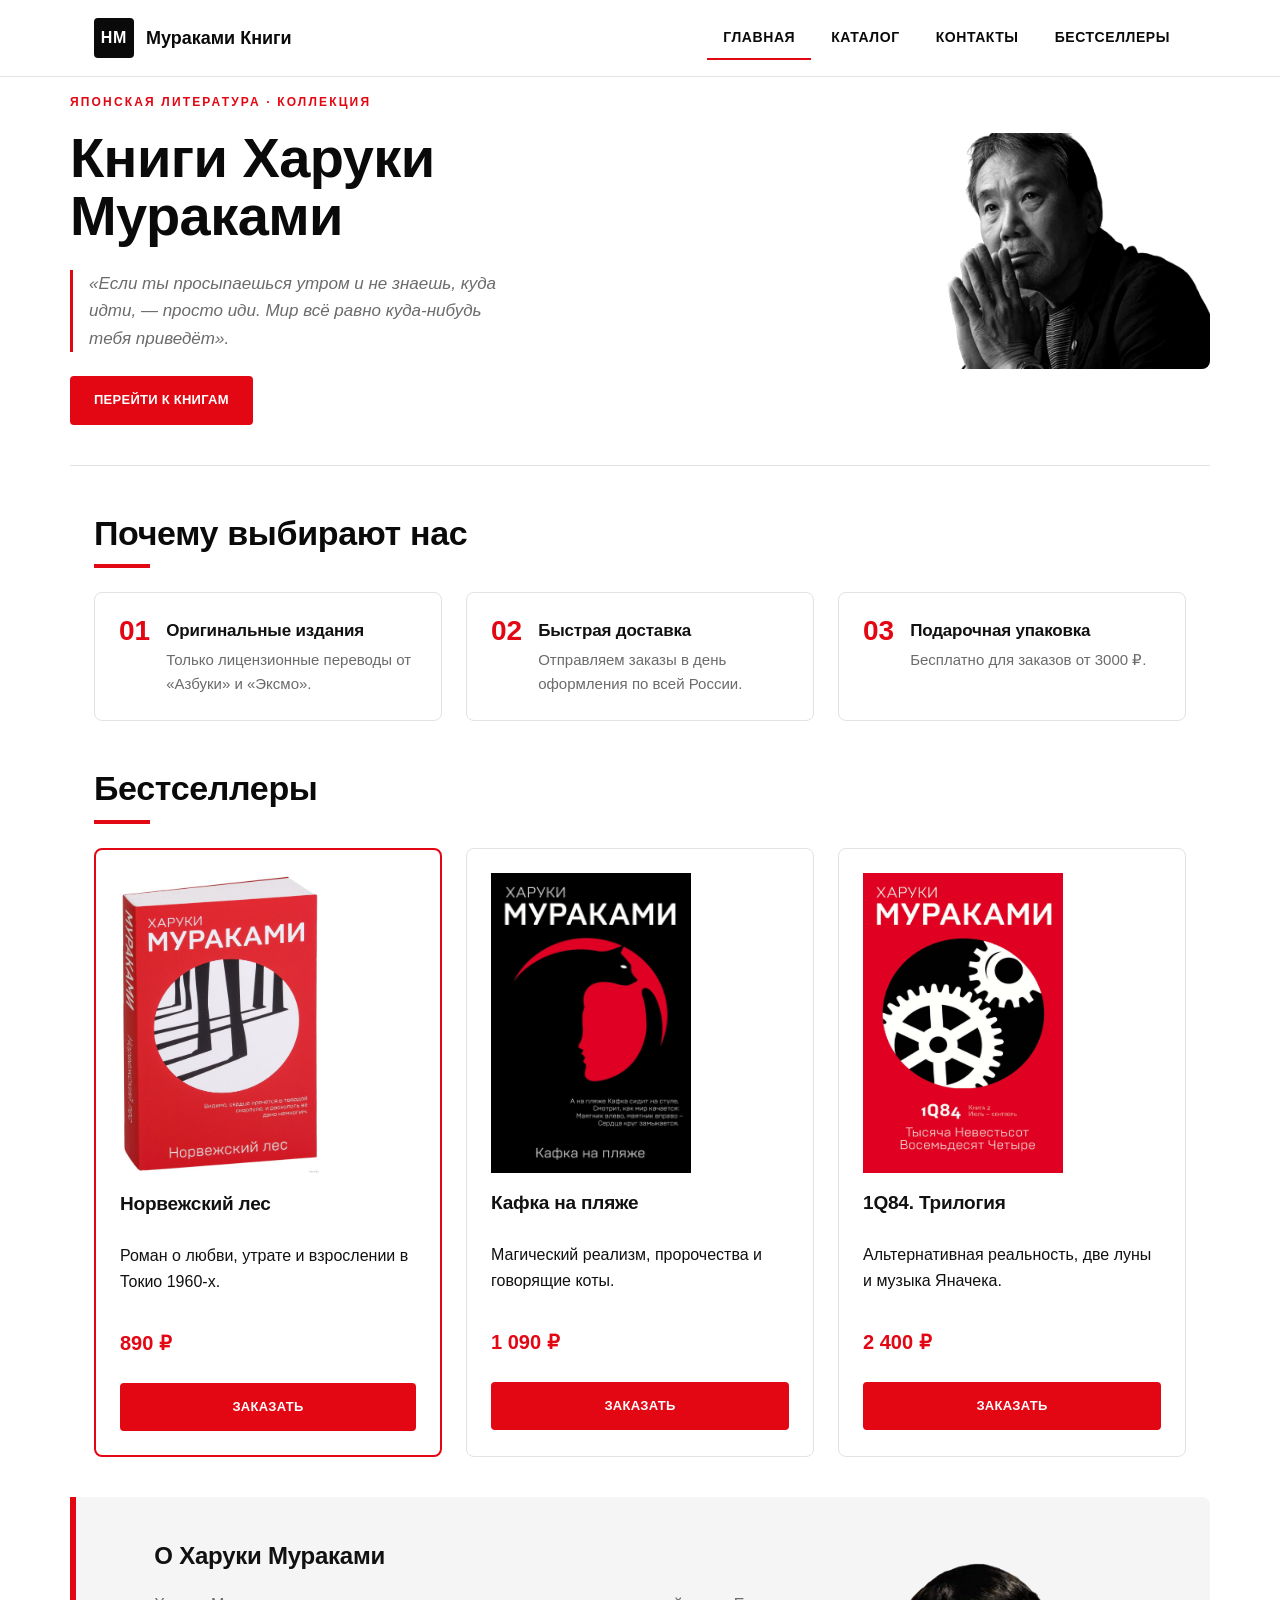
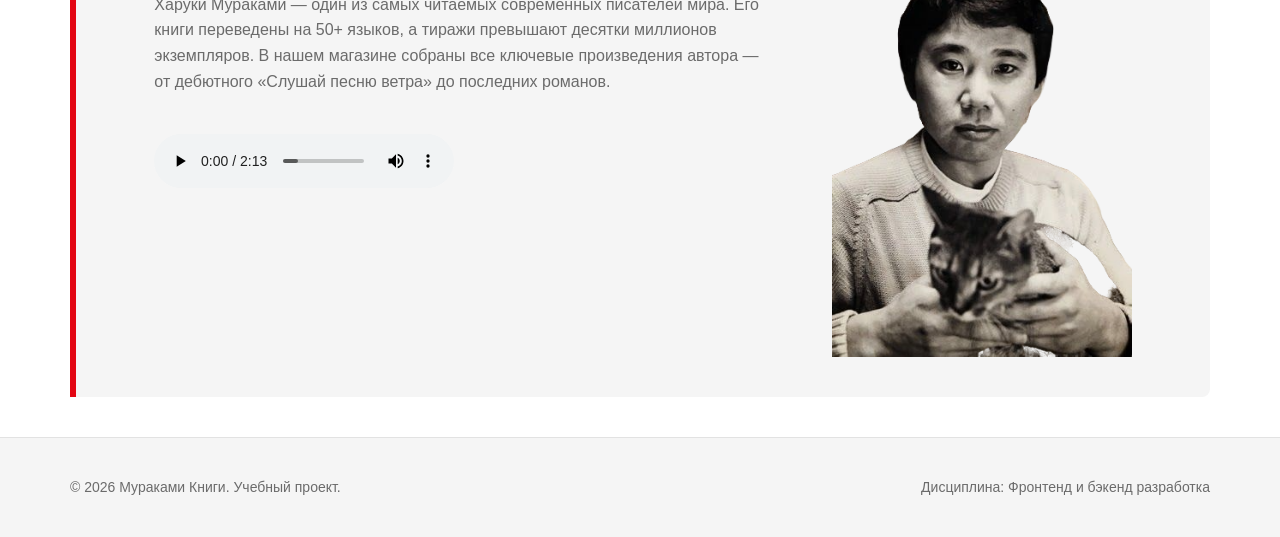
==== commit e6cb6f6a: "fix: prepare HTML CSS project for submission" ====
--- a/index.html
+++ b/index.html
@@ -3,25 +3,29 @@
 <head>
   <meta charset="UTF-8">
   <meta name="viewport" content="width=device-width, initial-scale=1.0">
+  <meta name="description" content="Онлайн-магазин книг Харуки Мураками. Коллекционные издания, новинки и бестселлеры.">
   <meta property="og:type" content="website">
-  <meta property="og:title" content="Учебный интернет-магазин">
-  <meta property="og:description" content="Учебный frontend-проект интернет-магазина.">
-  <meta property="og:image" content="https://username.github.io/kr1-html-css-shop/images/preview.jpg">
-  <title>Учебный интернет-магазин</title>
+  <meta property="og:title" content="Книги Харуки Мураками — онлайн-магазин">
+  <meta property="og:description" content="Каталог книг Харуки Мураками: романы, сборники рассказов, эссе.">
+  <meta property="og:image" content="images/murakami.jpg">
+  <title>Книги Харуки Мураками — Онлайн-магазин</title>
   <link rel="stylesheet" href="css/style.css">
   <script src="js/main.js" defer></script>
 </head>
+
 <body>
+  <!-- ШАПКА -->
   <header class="site-header">
     <div class="site-header__inner">
-      <a class="site-header__logo" href="index.html">ShopProject</a>
+      <a class="site-header__logo" href="index.html">
+        <span class="site-header__logo-mark">HM</span>
+        <span class="site-header__logo-text">Мураками&nbsp;Книги</span>
+      </a>
 
       <nav class="site-nav" aria-label="Основная навигация">
         <ul class="site-nav__list">
           <li class="site-nav__item">
-            <a class="site-nav__link site-nav__link--active" href="index.html">
-              Главная
-            </a>
+            <a class="site-nav__link site-nav__link--active" href="index.html">Главная</a>
           </li>
           <li class="site-nav__item">
             <a class="site-nav__link" href="catalog.html">Каталог</a>
@@ -30,9 +34,7 @@
             <a class="site-nav__link" href="contacts.html">Контакты</a>
           </li>
           <li class="site-nav__item">
-            <a class="site-nav__link" href="index.html#popular">
-              Популярные товары
-            </a>
+            <a class="site-nav__link" href="index.html#popular">Бестселлеры</a>
           </li>
         </ul>
       </nav>
@@ -40,93 +42,130 @@
   </header>
 
   <main>
+
+    <!-- HERO -->
     <section class="hero">
-      <h1>Учебный интернет-магазин</h1>
-      <p>
-        Это стартовая страница учебного frontend-проекта.
-        В дальнейшем на её основе будет разработан многостраничный сайт
-        интернет-магазина или каталога услуг.
-      </p>
-      <a class="button" href="#popular">Перейти к товарам</a>
+      <div class="hero__content">
+        <p class="hero__eyebrow">Японская литература · Коллекция</p>
+        <h1 class="hero__title">Книги Харуки Мураками</h1>
+        <p class="hero__text">
+          «Если ты просыпаешься утром и не знаешь, куда идти, — просто иди.
+          Мир всё равно куда-нибудь тебя приведёт».
+        </p>
+        <a class="button button--primary" href="#popular">Перейти к книгам</a>
+      </div>
+
+      <div class="hero__portrait">
+        <img
+          class="hero__img"
+          src="images/murakami.jpg"
+          alt="Харуки Мураками"
+          width="420" height="520"
+        >
+      </div>
     </section>
 
+  <!-- ПРЕИМУЩЕСТВА -->
     <section class="section" id="advantages">
-      <h2>Преимущества проекта</h2>
+      <h2 class="section__title">Почему выбирают нас</h2>
 
       <ul class="advantages-list">
-        <li>понятная HTML-структура;</li>
-        <li>семантические блоки страницы;</li>
-        <li>подключение внешнего CSS-файла;</li>
-        <li>подготовка к разработке многостраничного сайта.</li>
+        <li class="advantages-list__item">
+          <span class="advantages-list__num">01</span>
+          <div>
+            <h3 class="advantages-list__title">Оригинальные издания</h3>
+            <p class="advantages-list__text">Только лицензионные переводы от «Азбуки» и «Эксмо».</p>
+          </div>
+        </li>
+        <li class="advantages-list__item">
+          <span class="advantages-list__num">02</span>
+          <div>
+            <h3 class="advantages-list__title">Быстрая доставка</h3>
+            <p class="advantages-list__text">Отправляем заказы в день оформления по всей России.</p>
+          </div>
+        </li>
+        <li class="advantages-list__item">
+          <span class="advantages-list__num">03</span>
+          <div>
+            <h3 class="advantages-list__title">Подарочная упаковка</h3>
+            <p class="advantages-list__text">Бесплатно для заказов от 3000 ₽.</p>
+          </div>
+        </li>
       </ul>
     </section>
 
+    <!-- БЕСТСЕЛЛЕРЫ -->
     <section class="section" id="popular">
-      <h2>Популярные товары</h2>
+      <h2 class="section__title">Бестселлеры</h2>
+
       <div class="products-grid">
         <article class="product-card product-card--featured">
-          <h3 class="product-card__title">Товар 1</h3>
-          <p class="product-card__description">Краткое описание учебного товара.</p>
-          <p class="product-card__price">Цена: 1000 руб.</p>
-          <button
-            class="button product-card__button"
-            type="button"
-            data-product="Товар 1"
-          >
-            Заказать
-          </button>
+          <div>
+            <img src="images/norwegian-wood.jpg" alt="Норвежский лес" width="200" height="300">
+          </div>
+          <h3 class="product-card__title">Норвежский лес</h3>
+          <p class="product-card__description">Роман о любви, утрате и взрослении в Токио 1960-х.</p>
+          <p class="product-card__price">890 ₽</p>
+          <button class="button button--primary product-card__button" type="button" data-product="Норвежский лес">Заказать</button>
         </article>
 
-
         <article class="product-card">
-          <h3 class="product-card__title">Товар 2</h3>
-          <p class="product-card__description">Краткое описание учебного товара.</p>
-          <p class="product-card__price">Цена: 1500 руб.</p>
-          <button
-            class="button product-card__button"
-            type="button"
-            data-product="Товар 2"
-          >
-            Заказать
-          </button>
+          <div>
+            <img src="images/kafka.jpeg" alt="Кафка на пляже" width="200" height="300">
+          </div>
+          <h3 class="product-card__title">Кафка на пляже</h3>
+          <p class="product-card__description">Магический реализм, пророчества и говорящие коты.</p>
+          <p class="product-card__price">1 090 ₽</p>
+          <button class="button button--primary product-card__button" type="button" data-product="Кафка на пляже">Заказать</button>
         </article>
 
         <article class="product-card">
-          <h3 class="product-card__title">Товар 3</h3>
-          <p class="product-card__description">Краткое описание учебного товара.</p>
-          <p class="product-card__price">Цена: 2000 руб.</p>
-          <button
-            class="button product-card__button"
-            type="button"
-            data-product="Товар 3"
-          >
-            Заказать
-          </button>
+          <div>
+            <img src="images/1q84.jpg" alt="1Q84" width="200" height="300">
+          </div>
+          <h3 class="product-card__title">1Q84. Трилогия</h3>
+          <p class="product-card__description">Альтернативная реальность, две луны и музыка Яначека.</p>
+          <p class="product-card__price">2 400 ₽</p>
+          <button class="button button--primary product-card__button" type="button" data-product="1Q84. Трилогия">Заказать</button>
         </article>
       </div>
     </section>
 
+    <!-- ОБ АВТОРЕ -->
     <aside class="aside-info">
-      <h2>Информация для студентов</h2>
-      <p>
-        На следующих практических занятиях этот проект будет расширяться:
-        появятся формы, модальное окно, дополнительные страницы, Flex/Grid,
-        БЭМ-структура и адаптивная версия сайта.
-      </p>
+      <div class="aside-info__content">
+        <h2 class="aside-info__title">О Харуки Мураками</h2>
+        <p class="aside-info__text">
+          Харуки Мураками — один из самых читаемых современных писателей мира.
+          Его книги переведены на 50+ языков, а тиражи превышают десятки миллионов
+          экземпляров. В нашем магазине собраны все ключевые произведения автора —
+          от дебютного «Слушай песню ветра» до последних романов.
+        </p>
+        <div class="aside-info__music">
+          <audio src="music/spinning-cat.mp3" controls></audio>
+        </div>
+      </div>
+      <div class="aside-info__portrait">
+        <img src="images/haruki.png" alt="Харуки Мураками" width="300" height="420">
+      </div>
     </aside>
   </main>
 
-  <footer id="contacts">
-    <p>&copy; 2026 Учебный проект. Все права защищены.</p>
-    <p>Дисциплина: Фронтенд и бэкенд разработка</p>
+  <!-- ФУТЕР -->
+  <footer id="contacts" class="site-footer">
+    <div class="site-footer__inner">
+      <p>&copy; 2026 Мураками Книги. Учебный проект.</p>
+      <p>Дисциплина: Фронтенд и бэкенд разработка</p>
+    </div>
   </footer>
-</body>
-
+
+<!-- МОДАЛЬНОЕ ОКНО -->
 <dialog class="order-dialog" id="order-dialog" aria-labelledby="order-dialog-title">
   <h2 class="order-dialog__title" id="order-dialog-title">Оформление заявки</h2>
 
   <form class="order-form" id="order-form" action="#" method="post" novalidate>
     <input type="hidden" id="selected-product" name="product" value="">
+
     <div class="order-form__field">
       <label class="order-form__label" for="order-name">Имя</label>
       <input
@@ -149,20 +188,45 @@
       >
     </div>
 
+    <div class="order-form__field">
+      <label class="order-form__label" for="order-email">Комментарий</label>
+      <textarea 
+        class="order-form__textarea"
+        id="order-comment"
+        name="comment"
+        rows="4"
+        placeholder="Пожелания к заказу, подарочная упаковка, детали доставки…"
+      ></textarea>
+    </div>
+
+    <div class="order-form__field order-form__field--checkbox">
+      <label class="order-form__checkbox">
+        <input
+          class="order-form__checkbox-input"
+          id="order-consent"
+          name="consent"
+          type="checkbox"
+          required
+        >
+        <span class="order-form__checkbox-text">
+          Я согласен(на) на обработку персональных данных
+            и подтверждаю, что ознакомлен(а) с
+            <a href="#" class="order-form__link">политикой конфиденциальности</a>.
+        </span>
+      </label>
+    </div>
+
     <div class="order-form__actions">
-      <button class="button button--primary" type="submit">
-        Отправить заявку
-      </button>
-
-      <button class="button button--secondary" type="button">
-        Закрыть
-      </button>
+      <button class="button button--primary" type="submit">Отправить заявку</button>
+
+      <button class="button button--secondary" type="button">Закрыть</button>
     </div>
   </form>
 </dialog>
 
 <p class="success-message" id="success-message" hidden>
-  Форма успешно отправлена!
+  Заявка успешно отправлена! Мы свяжемся с вами в ближайшее время.
 </p>
 
-</html>
+</body>
+</html>
--- a/css/style.css
+++ b/css/style.css
@@ -1,267 +1,337 @@
 /* ===============================
-   1. Переменные проекта
-   =============================== */
-
+   1. Переменные
+   =============================== */
 :root {
-  /* Основные цвета проекта */
+  /* Чёрно-белая база */
   --color-bg: #ffffff;
-  --color-text: #222222;
-  --color-muted: #666666;
-  --color-primary: #0057b8;
-  --color-primary-dark: #003f86;
-  --color-border: #dddddd;
-  --color-surface: #f7f7f7;
-  --color-surface-accent: #eef5ff;
+  --color-text: #111111;
+  --color-muted: #6b6b6b;
+  --color-border: #e2e2e2;
+  --color-surface: #f5f5f5;
+  --color-ink: #0a0a0a;
+
+  /* Яркий акцент — красный */
+  --color-accent: #e30613;
+  --color-accent-dark: #b3040f;
+
   --color-danger: #b00020;
-  --color-success: #168a2f;
+  --color-success: #169a2f;
   --color-success-bg: #eefaf0;
-  --color-white: #ffffff;
-
-  /* Отступы */
+
   --space-xs: 4px;
   --space-sm: 8px;
   --space-md: 16px;
   --space-lg: 24px;
-  --space-xl: 32px;
-
-  /* Скругления */
-  --radius-sm: 6px;
+  --space-xl: 40px;
+
+  --radius-sm: 4px;
   --radius-md: 8px;
-  --radius-lg: 12px;
-
-  /* Размеры */
-  --container-width: 1100px;
-}
-
-:target {
-  outline: 2px dashed var(--color-primary);
-  outline-offset: 4px;
-}
-
-/* ===============================
-   2. Базовые стили
+  --radius-lg: 14px;
+
+  --container-width: 1140px;
+}
+
+/* ===============================
+   2. Базa
    =============================== */
 
 * {
   box-sizing: border-box;
 }
 
+html {
+  scroll-behavior: smooth;
+}
+
 body {
   margin: 0;
-  font-family: Arial, sans-serif;
-  line-height: 1.5;
+  font-family: "Helvetica Neue", Arial, sans-serif; /* подключить шрифт */
+  line-height: 1.6;
   color: var(--color-text);
   background-color: var(--color-bg);
-}
-
-header,
-main,
-footer {
-  padding: var(--space-lg);
-}
-
-header {
-  background-color: var(--color-surface);
-}
-
-footer {
-  background-color: var(--color-surface);
-}
-
-html {
-  scroll-behavior: smooth;
-}
-
-/* ===============================
-   3. Общие элементы интерфейса
-   =============================== */
+  -webkit-font-smoothing: antialiased;
+}
+
+.hero__img,
+.product-card__cover img {
+  filter: grayscale(100%) contrast(1.05);
+}
+
+h1,
+h2,
+h3 {
+  font-weight: 700;
+  letter-spacing: -0.01em;
+}
 
 a {
-  color: var(--color-primary);
+  color: var(--color-ink);
 }
 
 a:hover {
-  color: var(--color-primary-dark);
-}
-
-a:focus-visible {
-  outline: 2px solid var(--color-primary);
+  color: var(--color-accent);
+}
+
+a:focus-visible,
+button:focus-visible,
+input:focus-visible,
+textarea:focus-visible {
+  outline: 2px solid var(--color-accent);
   outline-offset: 3px;
 }
+
+/* ===============================
+   3. Кнопки
+   =============================== */
 
 .button {
   display: inline-block;
-  padding: var(--space-sm) var(--space-md);
-  border: none;
+  padding: 12px 22px;
+  border: 2px solid transparent;
   border-radius: var(--radius-sm);
   font: inherit;
+  font-weight: 700;
+  letter-spacing: .02em;
+  font-size: 13px;
+  text-transform: uppercase;
   text-decoration: none;
   cursor: pointer;
+  transition: background-color .15s ease, color .15s ease, border-color .15s ease;
 }
 
 .button--primary {
-  color: var(--color-white);
-  background-color: var(--color-primary);
+  color: #fff;
+  background-color: var(--color-accent);
+  border-color: var(--color-accent);
 }
 
 .button--primary:hover {
-  background-color: var(--color-primary-dark);
+  background-color: var(--color-accent-dark);
+  border-color: var(--color-accent-dark);
+  color: #fff;
 }
 
 .button--secondary {
-  color: var(--color-primary);
+  color: var(--color-ink);
   background-color: transparent;
-  border: 1px solid var(--color-primary);
+  border-color: var(--color-ink);
 }
 
 .button--secondary:hover {
-  color: var(--color-white);
-  background-color: var(--color-primary);
-}
-
-.button:focus-visible {
-  outline: 2px solid var(--color-primary);
-  outline-offset: 3px;
-}
-
-.button:disabled,
-.button--disabled {
-  opacity: 0.6;
+  color: #fff;
+  background-color: var(--color-ink);
+}
+
+.button:disabled {
+  opacity: .5;
   cursor: not-allowed;
 }
 
-.breadcrumbs {
-  max-width: var(--container-width);
-  margin: 0 auto var(--space-md);
-  font-size: 14px;
-  color: var(--color-muted);
-}
-
-.breadcrumbs__link {
-  color: var(--color-primary);
-}
-
-.breadcrumbs__current::before {
-  content: " / ";
-  color: var(--color-muted);
-}
+/* ===============================
+   4. Шапка и навигация
+   =============================== */
 
 .site-header {
-  background-color: var(--color-surface);
+  position: sticky;
+  top: 0;
+  z-index: 10;
+  background-color: var(--color-bg);
+  border-bottom: 1px solid var(--color-border);
 }
 
 .site-header__inner {
   max-width: var(--container-width);
   margin: 0 auto;
-  padding: var(--space-lg);
+  padding: var(--space-md) var(--space-lg);
+  display: flex;
+  align-items: center;
+  justify-content: space-between;
+  gap: var(--space-lg);
+  flex-wrap: wrap;
 }
 
 .site-header__logo {
+  display: inline-flex;
+  align-items: center;
+  gap: 12px;
+  text-decoration: none;
+  color: var(--color-ink);
+}
+
+.site-header__logo-mark {
+  display: inline-flex;
+  align-items: center;
+  justify-content: center;
+  width: 40px;
+  height: 40px;
+  background-color: var(--color-ink);
+  color: #fff;
+  font-weight: 800;
+  letter-spacing: .05em;
+  border-radius: var(--radius-sm);
+}
+
+.site-header__logo-text {
   font-weight: 700;
-  color: var(--color-text);
-  text-decoration: none;
+  font-size: 18px;
 }
 
 .site-nav__list {
   display: flex;
   flex-wrap: wrap;
-  justify-content: center;
-  align-items: center;
-  gap: var(--space-md);
+  gap: var(--space-xs);
   padding: 0;
-  margin: var(--space-md) 0 0;
+  margin: 0;
   list-style: none;
 }
 
 .site-nav__link {
   display: inline-block;
-  padding: var(--space-sm) var(--space-md);
-  color: var(--color-primary);
+  padding: 10px 16px;
+  color: var(--color-ink);
+  font-weight: 600;
+  font-size: 14px;
+  text-transform: uppercase;
+  letter-spacing: .04em;
   text-decoration: none;
-  border-radius: var(--radius-sm);
-}
-
-.site-nav__link:hover {
-  color: var(--color-white);
-  background-color: var(--color-primary);
-}
-
-.site-nav__link:focus-visible {
-  outline: 2px solid var(--color-primary);
-  outline-offset: 3px;
-}
-
+  border-bottom: 2px solid transparent;
+}
+
+.site-nav__link:hover,
 .site-nav__link--active {
-  color: var(--color-white);
-  background-color: var(--color-primary);
-}
-
-/* ===============================
-   4. Компоненты страницы
+  border-bottom-color: var(--color-accent);
+  color: var(--color-ink);
+}
+
+/* ===============================
+   5. Hero
    =============================== */
 
 .hero {
   max-width: var(--container-width);
   margin: 0 auto var(--space-xl);
-  padding: var(--space-xl) var(--space-lg);
-  background-color: var(--color-surface-accent);
-  border-radius: var(--radius-lg);
-}
+  display: grid;
+  grid-template-columns: 1.1fr .9fr;
+  gap: var(--space-xl);
+  align-items: center;
+  border-bottom: 1px solid var(--color-border);
+  padding-bottom: var(--space-xl);
+}
+
+.hero__eyebrow {
+  margin: var(--space-md) 0 var(--space-md);
+  font-size: 12px;
+  font-weight: 700;
+  letter-spacing: .18em;
+  text-transform: uppercase;
+  color: var(--color-accent);
+}
+
+.hero__title {
+  margin: 0 0 var(--space-lg);
+  font-size: clamp(32px, 5vw, 56px);
+  line-height: 1.05;
+  color: var(--color-ink);
+}
+
+.hero__text {
+  margin: 0 0 var(--space-lg);
+  max-width: 46ch;
+  font-size: 17px;
+  font-style: italic;
+  color: var(--color-muted);
+  border-left: 3px solid var(--color-accent);
+  padding-left: var(--space-md);
+}
+
+.hero__portrait {
+  justify-self: end;
+}
+
+.hero__img {
+  display: block;
+  width: 100%;
+  max-width: 420px;
+  height: auto;
+  border-radius: var(--radius-md);
+}
+
+/* ===============================
+   6. Секции
+   =============================== */
 
 .section {
   max-width: var(--container-width);
   margin: 0 auto var(--space-xl);
-}
-
-.section h2 {
-  margin-top: 0;
-}
-
-.product-card {
-  display: flex;
-  flex-direction: column;
-  gap: var(--space-sm);
-  padding: var(--space-md);
+  padding: 0 var(--space-lg);
+}
+
+.section__title {
+  position: relative;
+  margin: 0 0 var(--space-lg);
+  padding-bottom: var(--radius-md);
+  font-size: clamp(24px, 3vw, 34px);
+  color: var(--color-ink);
+}
+
+.section__title::after {
+  content: "";
+  position: absolute;
+  left: 0;
+  bottom: 0;
+  width: 56px;
+  height: 4px;
+  background-color: var(--color-accent);
+}
+
+.section__lead {
+  margin: 0 0 var(--space-lg);
+  max-width: 70ch;
+  color: var(--color-muted);
+}
+
+/* ===============================
+   7. Преимущества
+   =============================== */
+
+.advantages-list {
+  list-style: none;
+  padding: 0;
+  margin: 0;
+  display: grid;
+  grid-template-columns: repeat(3, 1fr);
+  gap: var(--space-lg);
+}
+
+.advantages-list__item {
+  display: flex;
+  gap: var(--space-md);
+  padding: var(--space-lg);
   border: 1px solid var(--color-border);
   border-radius: var(--radius-md);
-  background-color: var(--color-bg);
-}
-
-.product-card:hover {
-  border-color: var(--color-primary);
-}
-
-.product-card--featured {
-  border-color: var(--color-primary);
-}
-
-.product-card--discount {
-  border-color: var(--color-danger);
-}
-
-.product-card__title {
+}
+
+.advantages-list__num {
+  font-size: 28px;
+  font-weight: 800;
+  color: var(--color-accent);
+  line-height: 1;
+}
+
+.advantages-list__title {
+  margin: 0 0 var(--space-xs);
+  font-size: 17px;
+}
+
+.advantages-list__text {
   margin: 0;
-  color: var(--color-text);
-}
-
-.product-card__description {
-  margin: 0;
-  color: var(--color-muted);
-}
-
-.product-card__price {
-  margin: 0;
-  font-weight: 700;
-}
-
-.product-card--discount .product-card__price {
-  color: var(--color-danger);
-}
-
-.product-card__button {
-  margin-top: auto;
-  align-self: flex-start;
-}
+  color: var(--color-muted);
+  font-size: 15px;
+}
+
+/* ===============================
+   8. Карточки товаров
+   =============================== */
 
 .products-grid {
   display: grid;
@@ -269,33 +339,162 @@
   gap: var(--space-lg);
 }
 
+.product-card {
+  display: flex;
+  flex-direction: column;
+  gap: var(--space-sm);
+  padding: var(--space-lg);
+  border: 1px solid var(--color-border);
+  border-radius: var(--radius-md);
+  background-color: var(--color-bg);
+  transition: transform .15s ease, border-color .15s ease;
+}
+
+.product-card:hover {
+  transform: translateY(-3px);
+  border-color: var(--color-ink);
+}
+
+.product-card--featured {
+  border-color: var(--color-accent);
+  border-width: 2px;
+}
+
+.product-card__cover {
+  display: flex;
+  align-items: center;
+  padding: var(--space-md);
+  margin-bottom: var(--space-sm);
+  background-color: var(--color-surface);
+  border-radius: var(--radius-sm);
+}
+
+.product-card__cover img {
+  display: block;
+  width: 140px;
+  height: 200px;
+  object-fit: cover;
+  box-shadow: 0 6px 20px rgba(0,0,0,.18);
+}
+
+.product-card__title {
+  margin: 0;
+  font-size: 19px;
+}
+
+.product-card__descreption {
+  margin: 0;
+  color: var(--color-muted);
+  font-size: 14px;
+}
+
+.product-card__price {
+  margin: var(--space-sm) 0 0;
+  font-weight: 800;
+  font-size: 20px;
+  color: var(--color-accent);
+}
+
+.product-card__button {
+  margin-top: var(--space-md);
+  align-self: stretch;
+  text-align: center;
+}
+
+/* ===============================
+   9. Блок об авторе
+   =============================== */
+
 .aside-info {
   max-width: var(--container-width);
   margin: 0 auto var(--space-xl);
-  padding: var(--space-md);
-  border-left: 4px solid var(--color-primary);
+  padding: var(--space-xl) var(--space-lg);
   background-color: var(--color-surface);
-}
+  border-left: 6px solid var(--color-accent);
+  border-radius: 0 var(--radius-md) var(--radius-md) 0;
+  display: flex;
+  justify-content: space-evenly;
+}
+
+.aside-info__title {
+  margin: 0 0 var(--space-md);
+}
+
+.aside-info__text {
+  margin-bottom: var(--space-xl);
+  max-width: 70ch;
+  color: var(--color-muted);
+}
+
+.aside-info__portrait {
+  display: flex;
+  justify-content: end;
+}
+
+
+/* ===============================
+   10. Хлебные крошки
+   =============================== */
+
+.breadcrumbs {
+  max-width: var(--container-width);
+  margin: var(--space-lg) auto 0;
+  padding: 0 var(--space-lg);
+  font-size: 13px;
+  color: var(--color-muted);
+}
+
+.breadcrumbs__link {
+  color: var(--color-muted);
+  text-decoration: none;
+}
+
+.breadcrumbs__link:hover {
+  color: var(--color-accent);
+}
+
+.breadcrumbs__current::before {
+  content: " / ";
+}
+
+/* ===============================
+   11. Каталог
+   =============================== */
 
 .catalog-layout {
   max-width: var(--container-width);
   margin: 0 auto var(--space-xl);
+  padding: 0 var(--space-lg);
   display: grid;
   grid-template-columns: 260px 1fr;
-  grid-template-areas: "filters products";
+  grid-template-areas: 
+  "filters products";
   gap: var(--space-lg);
 }
 
 .catalog-filters {
-  grid-area: filters;
+  grid-area: "filters";
+  align-self: start;
   padding: var(--space-md);
   border: 1px solid var(--color-border);
   border-radius: var(--radius-md);
   background-color: var(--color-surface);
 }
 
+.catalog-filters__title {
+  margin: 0 0 var(--space-md);
+  font-size: 16px;
+  text-transform: uppercase;
+  letter-spacing: .06em;
+}
+
 .catalog-products {
-  grid-area: products;
+  grid-area: "products";
+}
+
+.catalog-products__title {
+  margin: 0 0 var(--space-md);
+  font-size: 20px;
 }
 
 .filters-form {
@@ -303,33 +502,99 @@
   gap: var(--space-md);
 }
 
-.filters-form fieldset {
+.filters-form__group {
   margin: 0;
   padding: var(--space-md);
   border: 1px solid var(--color-border);
   border-radius: var(--radius-sm);
-}
-
-.filters-form legend {
+  background-color: var(--color-bg);
+}
+
+.filters-form__legend {
   font-weight: 700;
+  padding: 0 6px;
 }
 
 .filters-form label {
   display: block;
   margin-bottom: var(--space-sm);
+  font-size: 14px;
 }
 
 .filters-form input[type="number"] {
   width: 100%;
   padding: 8px 10px;
+  margin-bottom: var(--space-sm);
   border: 1px solid var(--color-border);
   border-radius: var(--radius-sm);
   font: inherit;
 }
 
 /* ===============================
-   5. Форма и модальное окно
-   =============================== */
+   12. Контакты
+   =============================== */
+
+.contact-list {
+  list-style: none;
+  padding: 0;
+  margin: 0;
+  display: grid;
+  gap: var(--space-md);
+}
+
+.contact-list__item {
+  display: grid;
+  grid-template-columns: 180px 1fr;
+  gap: var(--space-md) 0;
+  border-bottom: 1px solid var(--color-border);
+}
+
+.contact-list__label {
+  font-weight: 700;
+  text-transform: uppercase;
+  letter-spacing: .05em;
+  font-size: 12px;
+  color: var(--color-muted);
+  align-self: center;
+}
+
+.contact-list__value {
+  font-size: 17px;
+}
+
+/* ===============================
+   13. Форма в модальном окне
+   =============================== */
+
+.order-dialog {
+  width: min(100% -32px, 560px);
+  padding: var(--space-lg);
+  border: none;
+  border-radius: var(--radius-lg);
+  background-color: var(--color-bg);
+  box-shadow: 0 20px 60px rgba(0,0,0,.25);
+}
+
+.order-dialog::backdrop {
+  background-color: rgba(0,0,0,.55);
+}
+
+.order-dialog__title {
+  position: relative;
+  margin: 0 0 var(--space-lg);
+  padding-bottom: var(--space-md);
+  font-size: 22px;
+}
+
+.order-dialog__title::after {
+  content: "";
+  position: absolute;
+  left: 0;
+  bottom: 0;
+  width: 42px;
+  height: 3px;
+  background-color: var(--color-accent);
+}
 
 .order-form__field {
   margin-bottom: var(--space-md);
@@ -338,29 +603,74 @@
 .order-form__label {
   display: block;
   margin-bottom: var(--space-xs);
+  font-size: 13px;
+  font-weight: 700;
+  text-transform: uppercase;
+  letter-spacing: .04em;
+  color: var(--color-muted);
 }
 
 .order-form__input,
-.order-form__select,
 .order-form__textarea {
   width: 100%;
   padding: 10px 12px;
   border: 1px solid var(--color-border);
   border-radius: var(--radius-sm);
   font: inherit;
+  color:var(--color-text);
+  background-color: var(--color-bg);
+}
+
+.order-form__textarea {
+  min-height: 100px;
+  resize: vertical;
 }
 
 .order-form__input:hover,
-.order-form__select:hover,
 .order-form__textarea:hover {
-  border-color: var(--color-primary);
+  border-color: var(--color-ink);
 }
 
 .order-form__input:focus-visible,
-.order-form__select:focus-visible,
 .order-form__textarea:focus-visible {
-  outline: 2px solid var(--color-primary);
+  outline: 2px solid var(--color-accent);
   outline-offset: 3px;
+}
+
+.order-form__field-checkbox {
+  margin-top: var(--space-md);
+}
+
+.order-form__checkbox {
+  display: flex;
+  gap: 10px;
+  align-items: flex-start;
+  cursor: pointer;
+  font-size: 14px;
+  line-height: 1.5;
+  color: var(--color-muted);
+}
+
+.order-form__checkbox-input {
+  width: 18px;
+  height: 18px;
+  margin-top: 2px;
+  flex-shrink: 0;
+  cursor: pointer;
+  accent-color: var(--color-accent);
+}
+
+.order-form__checkbox-text {
+  user-select: none;
+}
+
+.order-form__link {
+  color: var(--color-accent);
+  text-decoration: underline;
+}
+
+.order-form__link:hover {
+  color: var(--color-accent-dark);
 }
 
 .order-form__actions {
@@ -369,113 +679,81 @@
   margin-top: var(--space-lg);
 }
 
-[aria-invalid="true"] {
+.order-form__input[aria-invalid="true"],
+.order-form__textarea[aria-invalid="true"] {
   border-color: var(--color-danger);
 }
 
+.order-form__checkbox-input[aria-invalid="true"] {
+  outline: 2px solid var(--color-danger);
+  outline-offset: 2px;
+  border-radius: 3px;
+}
+
+/* ===============================
+   14. Сообщение об успехе
+   =============================== */
+
 .success-message {
+  position: fixed;
+  left: 50%;
+  bottom: 24px;
+  transform: translateX(-50%);
+  max-width: 520px;
+  padding: var(--space-md) var(--space-lg);
+  background-color: var(--color-success-bg);
+  border-left: 4px solid var(--color-success);
+  border-radius: var(--radius-sm);
+  color: var(--color-text);
+  box-shadow: 0 10px 30px rgba(0,0,0,.1);
+  z-index: 100;
+}
+
+/* ===============================
+   15. Футер
+   =============================== */
+
+.site-footer {
+  border-top: 1px solid var(--color-border);
+  background-color: var(--color-surface);
+  padding: var(--space-lg);
+  margin-top: var(--space-xl);
+}
+
+.site-footer__inner {
   max-width: var(--container-width);
-  margin: var(--space-lg) auto;
-  padding: var(--space-md);
-  border-left: 4px solid var(--color-success);
-  background-color: var(--color-success-bg);
-}
-
-.order-dialog {
-  width: min(100% - 32px, 560px);
-  padding: var(--space-lg);
-  border: none;
-  border-radius: var(--radius-lg);
-}
-
-.order-dialog::backdrop {
-  background-color: rgba(0, 0, 0, 0.5);
-}
-
-.order-dialog__title {
-  margin-top: 0;
-}
-
-/*
-  Поле формы.
-  Каждый блок получает нижний отступ.
-*/
-.form-field {
-  margin-bottom: 16px;
-}
-
-/*
-  Подпись поля.
-*/
-.form-field label {
-  display: block;
-  margin-bottom: 6px;
-}
-
-/*
-  Основные поля формы.
-*/
-.form-field input,
-.form-field select,
-.form-field textarea {
-  width: 100%;
-  padding: 10px 12px;
-  border: 1px solid #cccccc;
-  border-radius: 6px;
-  font: inherit;
-}
-
-/*
-  Checkbox не должен занимать всю ширину.
-*/
-.form-field input[type="checkbox"] {
-  width: auto;
-}
-
-/*
-  Подсказка под полем телефона.
-*/
-.form-field small {
-  display: block;
-  margin-top: 4px;
-  color: #666666;
-}
-
-/*
-  Видимый фокус для клавиатурной навигации.
-*/
-.form-field input:focus-visible,
-.form-field select:focus-visible,
-.form-field textarea:focus-visible,
-.form-actions button:focus-visible {
-  outline: 2px solid #0057b8;
-  outline-offset: 2px;
-}
-
-/*
-  Подсветка ошибочных полей.
-  Атрибут aria-invalid будет добавляться через JavaScript.
-*/
-[aria-invalid="true"] {
-  border-color: #b00020;
-}
-
-/*
-  Кнопки формы.
-*/
-.form-actions {
-  display: flex;
-  gap: 12px;
-  margin-top: 20px;
-}
-
-/*
-  Сообщение об успешной отправке.
-*/
-.success-message {
-  max-width: 1100px;
-  margin: 24px auto;
-  padding: 16px;
-  border-left: 4px solid #168a2f;
-  background-color: #eefaf0;
-}
+  margin: 0 auto;
+  display: flex;
+  flex-wrap: wrap;
+  justify-content: space-between;
+  gap: var(--space-md);
+  font-size: 14px;
+  color: var(--color-muted);
+}
+
+/* ===============================
+   16. Адаптив
+   =============================== */
+
+@media (max-width: 900px) {
+  .hero {
+    grid-template-columns: 1fr;
+    text-align: left;
+  }
+
+  .hero__portrait {
+    justify-self: start;
+  }
+
+  .advantages-list,
+  .products-grid {
+    grid-template-columns: 1fr;
+  }
+
+  .catalog-layout {
+    grid-template-columns: 1fr;
+    grid-template-areas: 
+    "filters"
+    "products";
+  }
+}
